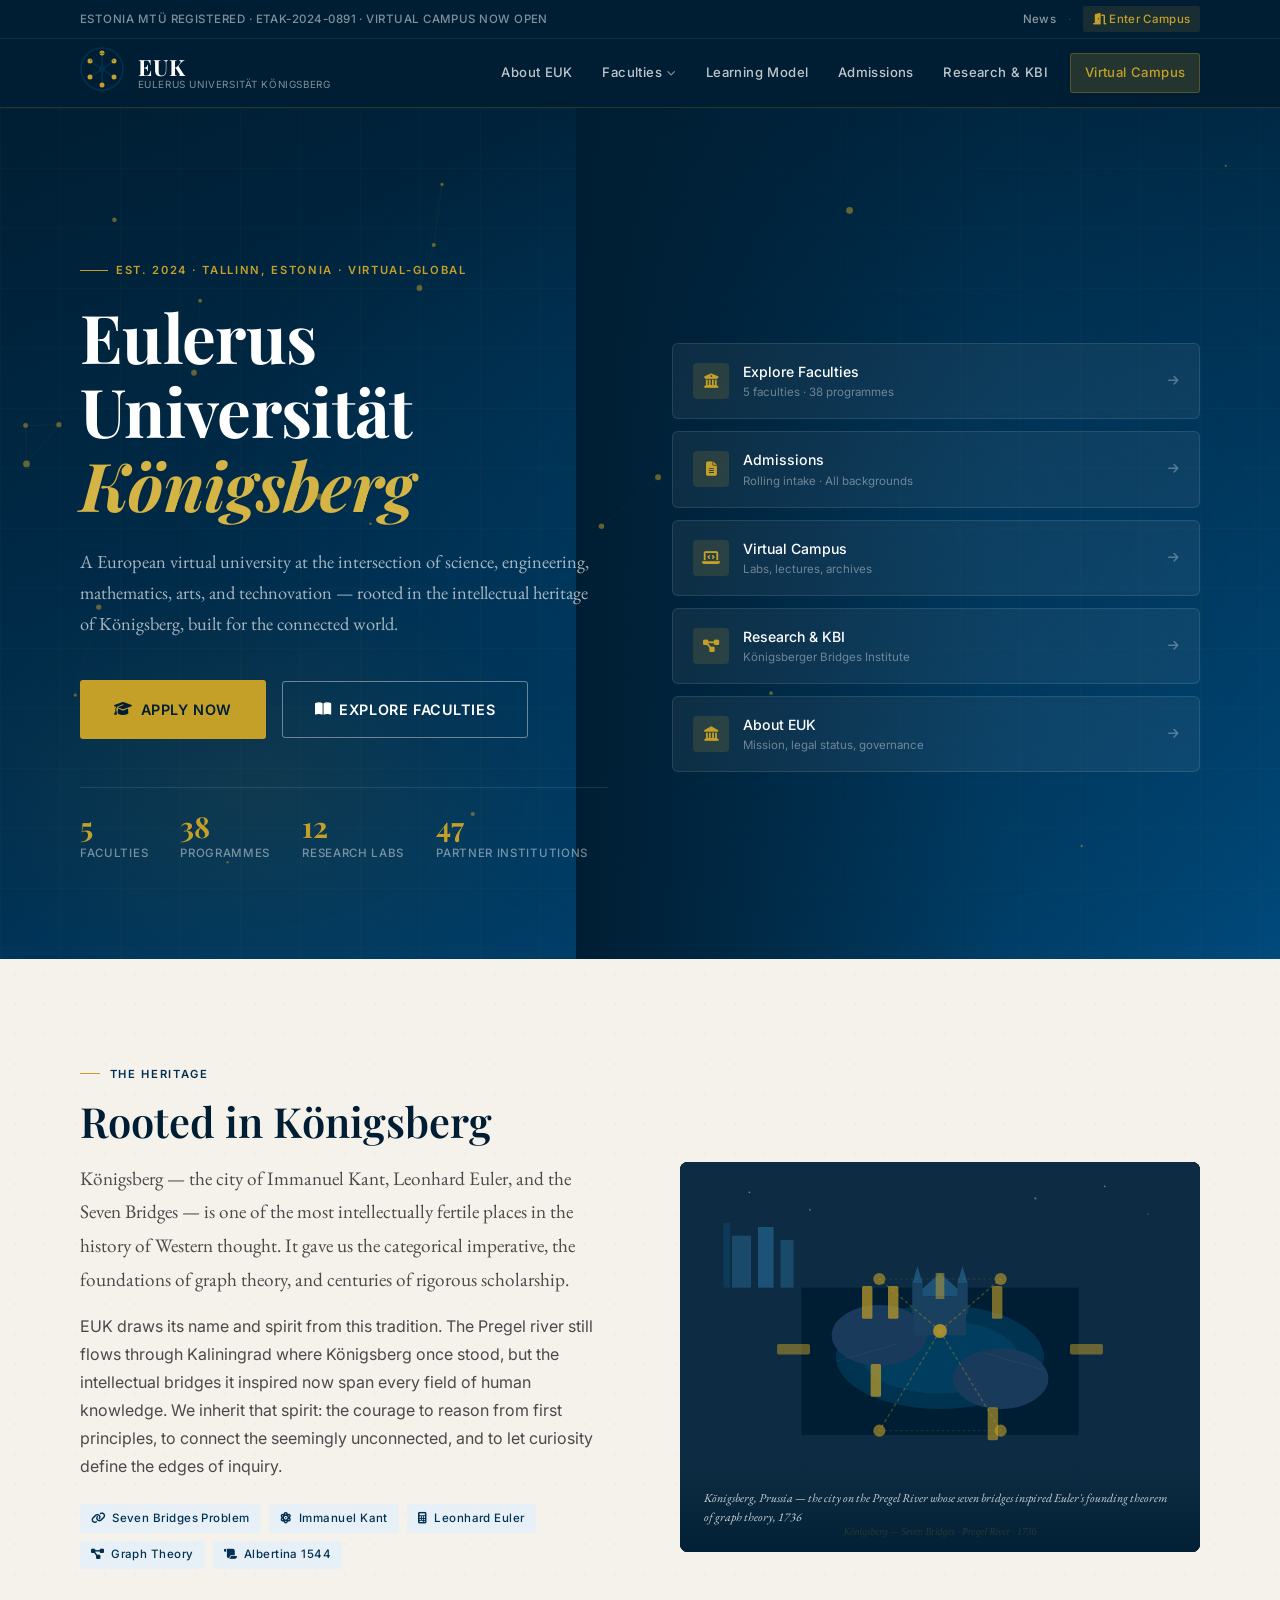
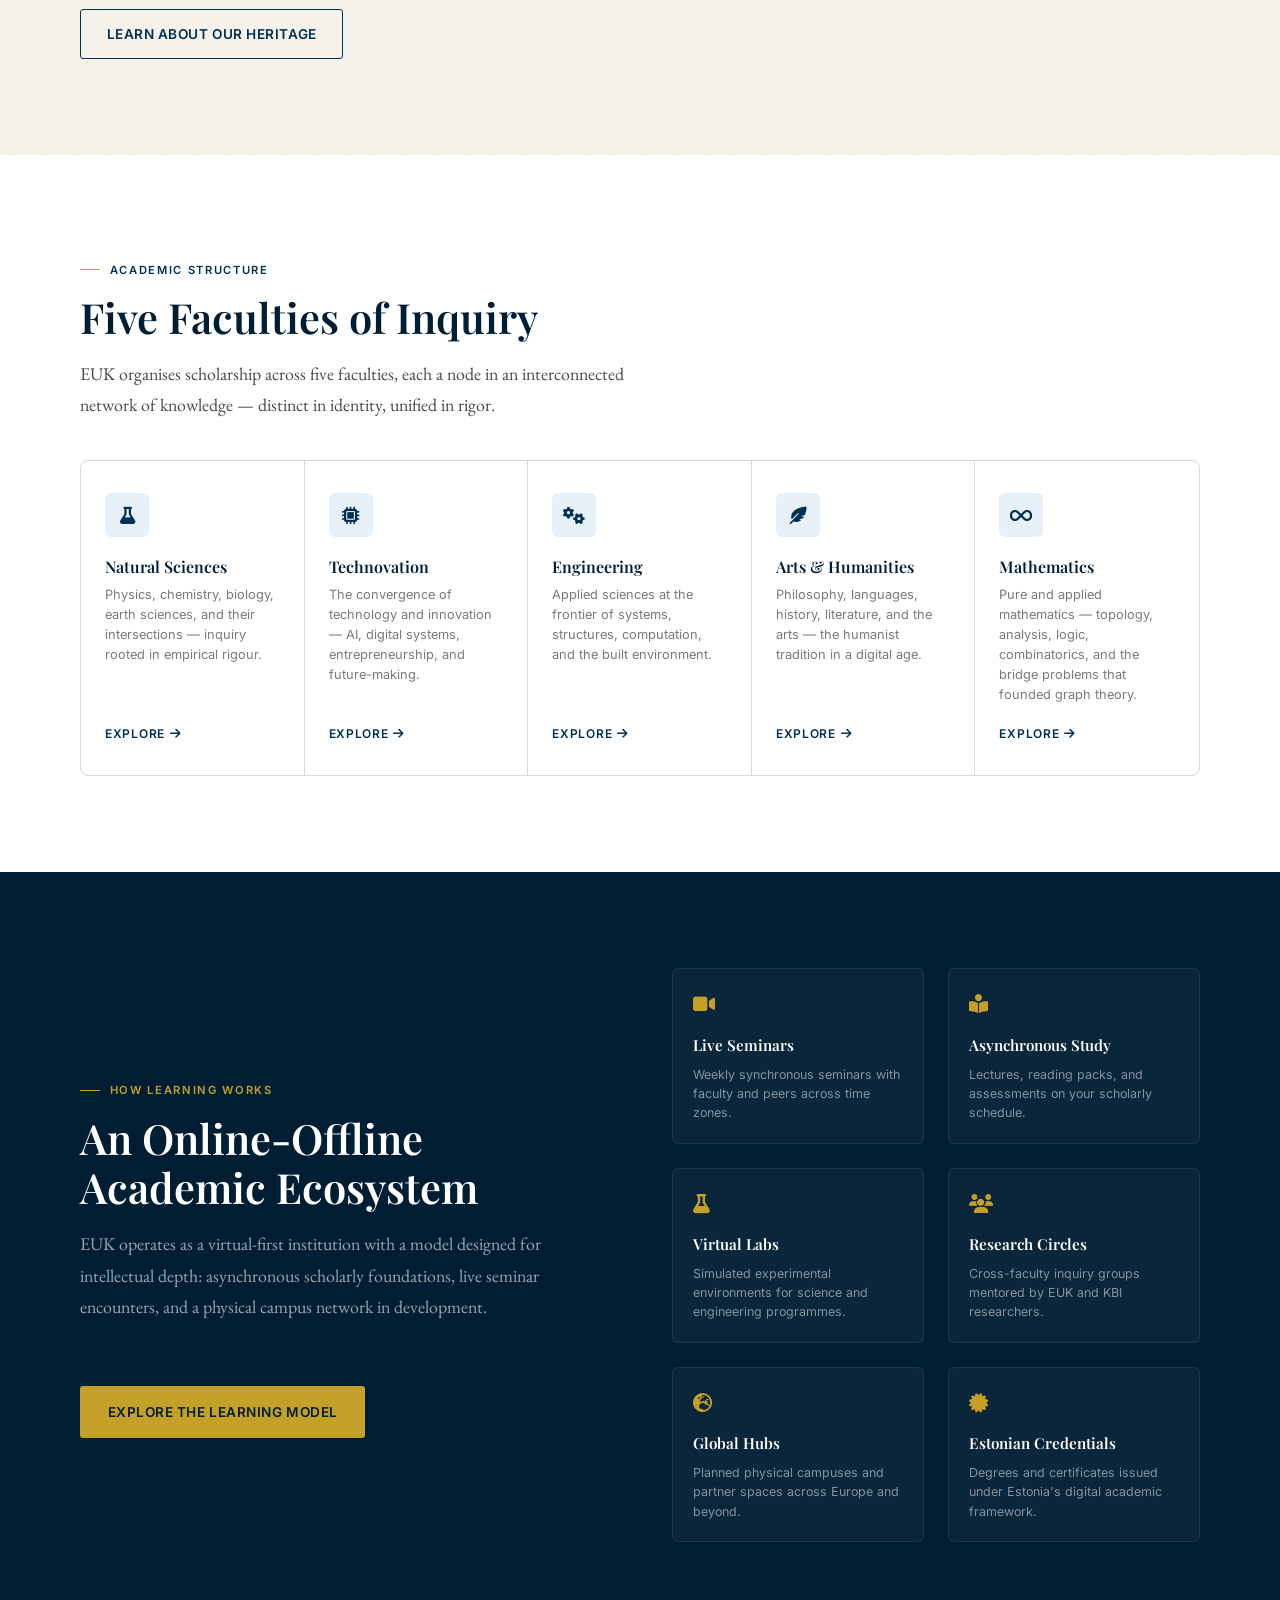
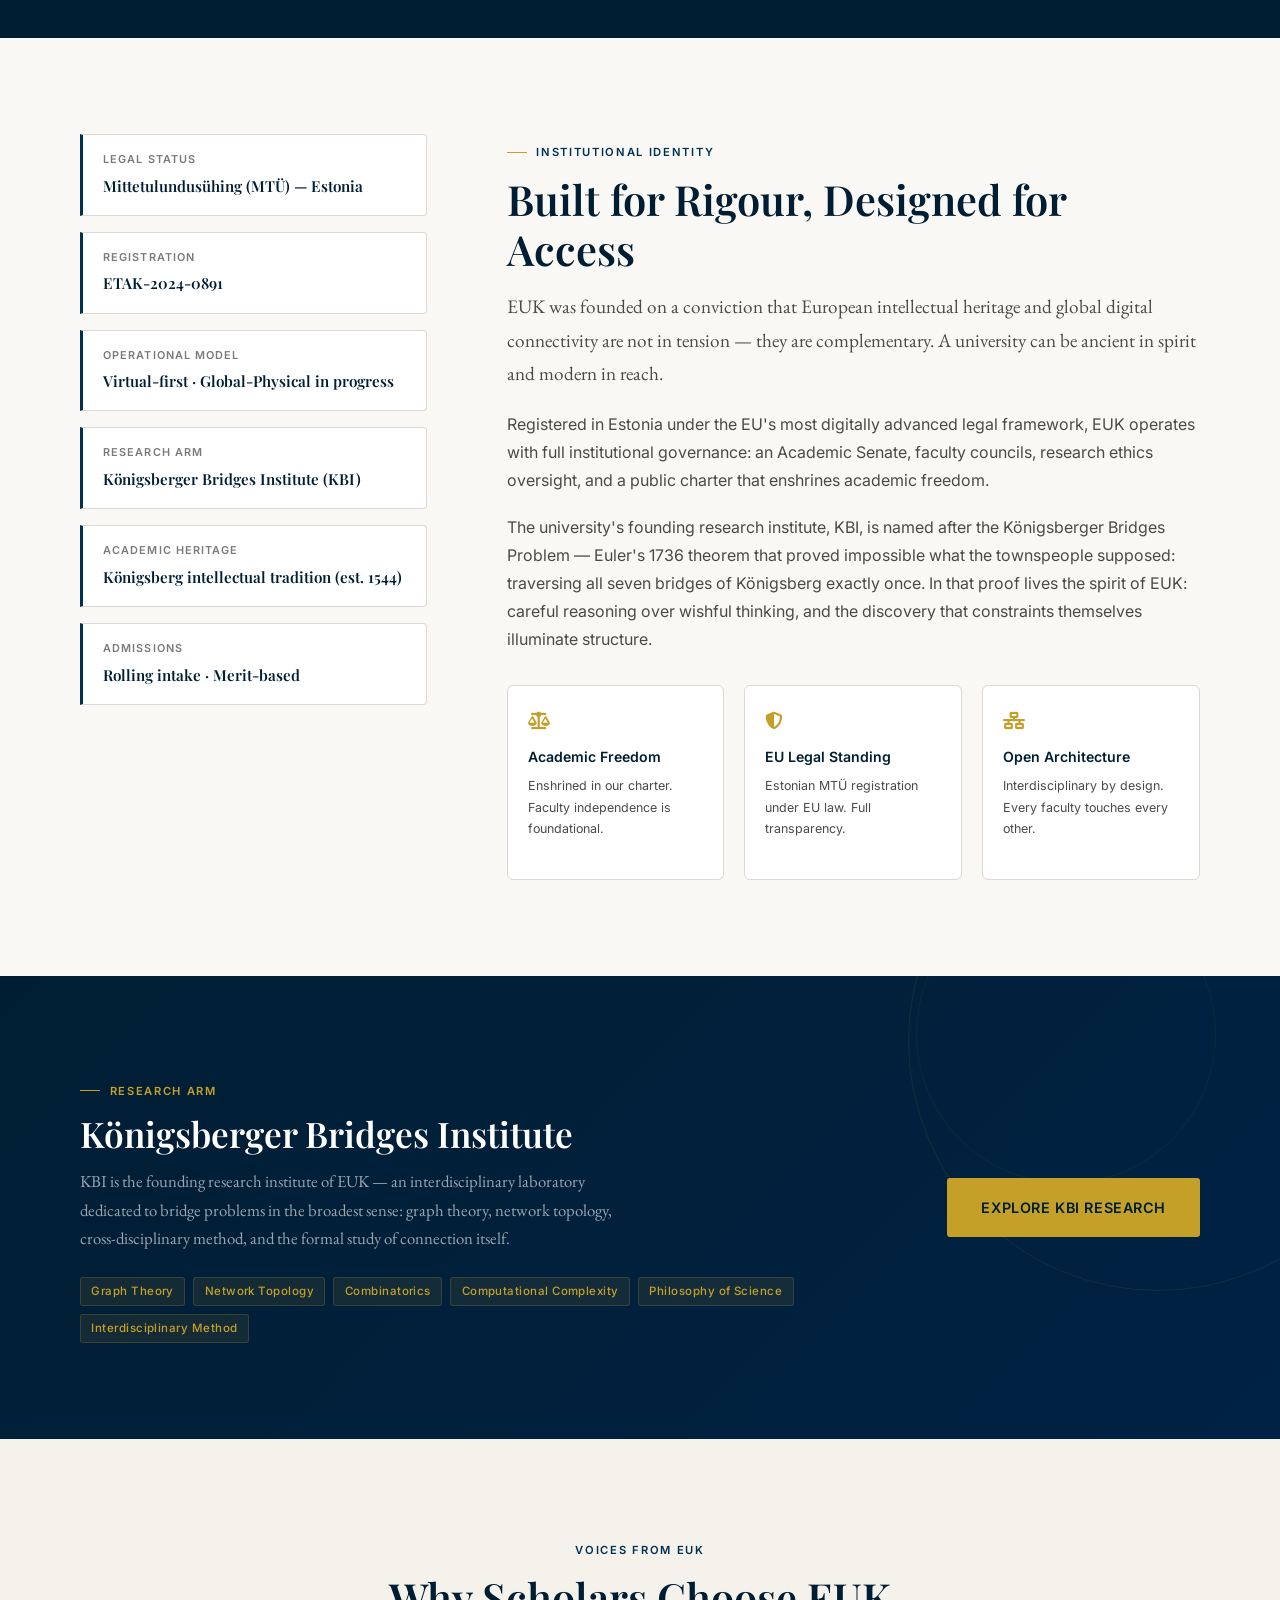
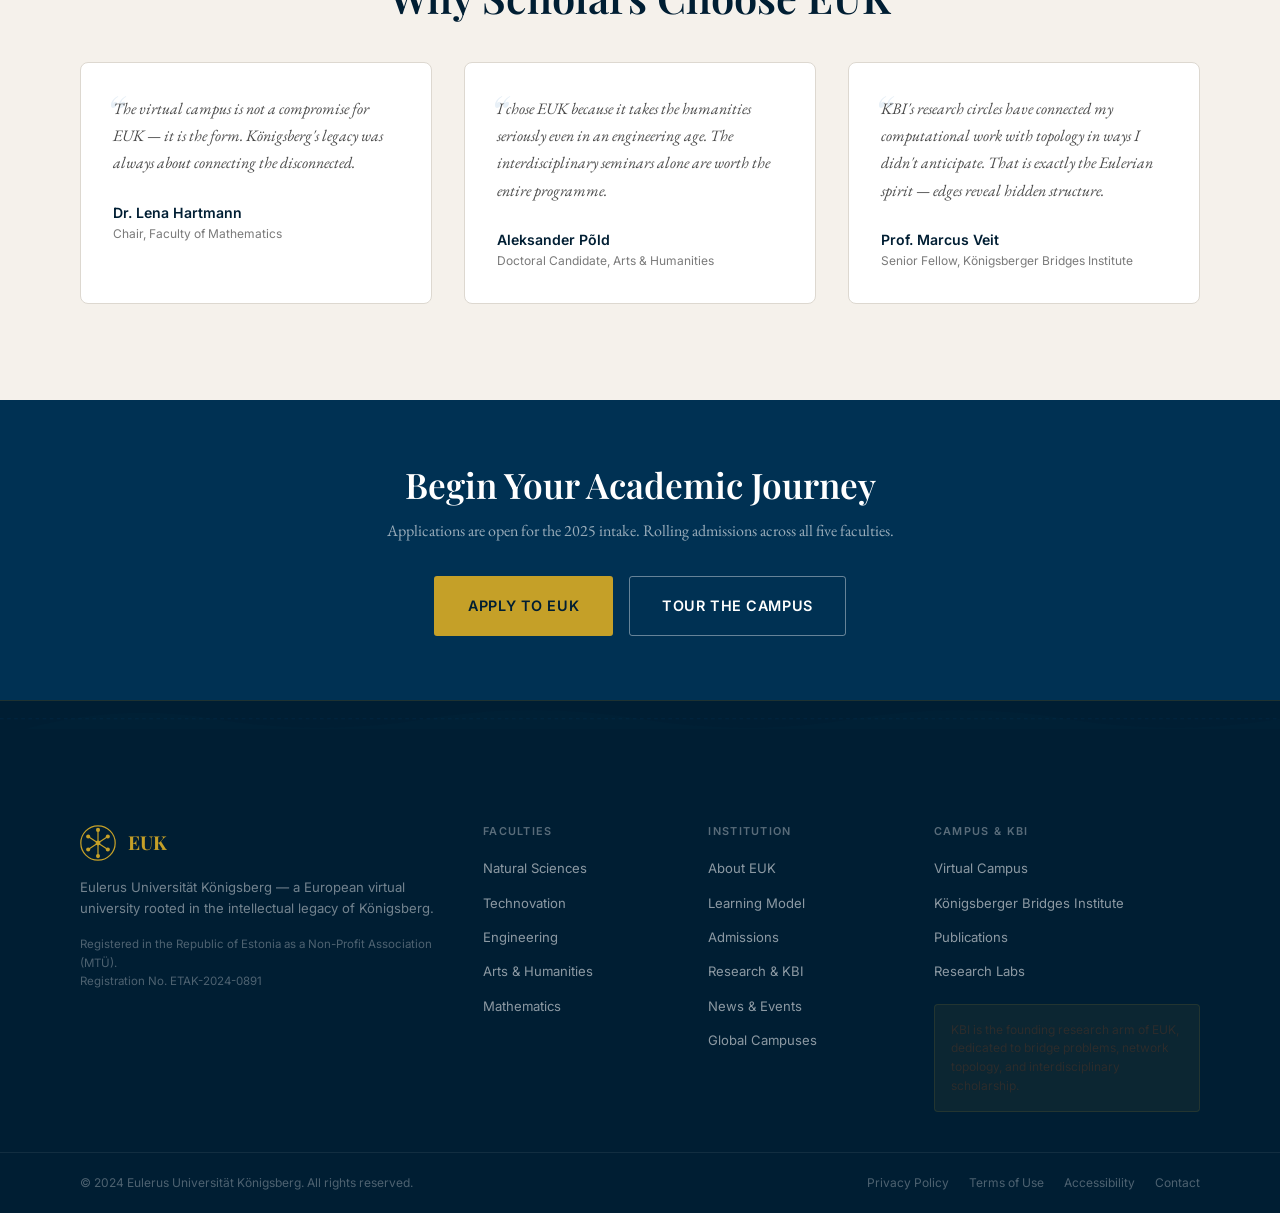
==== index.html @ 1c2acd9a "Add files via upload" ====
<!DOCTYPE html><html lang="en"><head><meta charset="UTF-8"/><meta name="viewport" content="width=device-width, initial-scale=1.0"/><title>Eulerus Universität Königsberg</title><meta name="description" content="A European virtual university rooted in the intellectual heritage of Königsberg — where science, mathematics, engineering, arts, and technovation converge."/><link rel="preconnect" href="https://fonts.googleapis.com"/><link rel="preconnect" href="https://fonts.gstatic.com" crossorigin=""/><link href="https://fonts.googleapis.com/css2?family=Playfair+Display:ital,wght@0,400;0,500;0,600;0,700;1,400;1,500&amp;family=Inter:wght@300;400;500;600&amp;family=EB+Garamond:ital,wght@0,400;0,500;1,400&amp;display=swap" rel="stylesheet"/><link rel="stylesheet" href="https://cdn.jsdelivr.net/npm/@fortawesome/fontawesome-free@6.4.0/css/all.min.css"/><link href="static/style.css" rel="stylesheet"/></head><body><div id="page-wrapper"><header class="site-header" id="site-header"><div class="header-top"><div class="container"><span class="header-notice">Estonia MTÜ Registered · ETAK-2024-0891 · Virtual Campus Now Open</span><div class="header-top-right"><a href="news/" class="header-top-link">News</a><span class="sep">·</span><a href="virtual-campus/" class="header-top-link header-top-link--accent"><i class="fas fa-door-open"></i> Enter Campus</a></div></div></div><div class="header-main"><div class="container header-inner"><a href="index.html" class="site-logo" aria-label="Eulerus Universität Königsberg home"><div class="logo-mark" aria-hidden="true"><svg width="44" height="44" viewBox="0 0 44 44" fill="none" xmlns="http://www.w3.org/2000/svg"><circle cx="22" cy="22" r="21" stroke="#003153" stroke-width="1.5"></circle><circle cx="22" cy="22" r="3" fill="#003153"></circle><path d="M22 22 L10 14" stroke="#003153" stroke-width="1.5" stroke-linecap="round"></path><path d="M22 22 L34 14" stroke="#003153" stroke-width="1.5" stroke-linecap="round"></path><path d="M22 22 L34 30" stroke="#003153" stroke-width="1.5" stroke-linecap="round"></path><path d="M22 22 L10 30" stroke="#003153" stroke-width="1.5" stroke-linecap="round"></path><path d="M22 22 L22 6" stroke="#003153" stroke-width="1.5" stroke-linecap="round"></path><path d="M22 22 L22 38" stroke="#003153" stroke-width="1.5" stroke-linecap="round"></path><circle cx="10" cy="14" r="2.5" fill="#C5A028"></circle><circle cx="34" cy="14" r="2.5" fill="#C5A028"></circle><circle cx="34" cy="30" r="2.5" fill="#C5A028"></circle><circle cx="10" cy="30" r="2.5" fill="#C5A028"></circle><circle cx="22" cy="6" r="2.5" fill="#C5A028"></circle><circle cx="22" cy="38" r="2.5" fill="#C5A028"></circle><path d="M10 14 Q16 8 22 6" stroke="#003153" stroke-width="0.75" stroke-dasharray="2 2"></path><path d="M34 14 Q28 8 22 6" stroke="#003153" stroke-width="0.75" stroke-dasharray="2 2"></path></svg></div><div class="logo-text"><span class="logo-abbr">EUK</span><span class="logo-full">Eulerus Universität Königsberg</span></div></a><nav class="main-nav" id="main-nav" aria-label="Main navigation"><ul class="nav-list"><li class="nav-item"><a href="about/" class="nav-link">About EUK</a></li><li class="nav-item has-dropdown"><a href="faculties/" class="nav-link">Faculties <i class="fas fa-chevron-down nav-arrow"></i></a><div class="dropdown"><a href="faculties/#science" class="dropdown-item"><span class="dropdown-dot sci"></span>Natural Sciences</a><a href="faculties/#technovation" class="dropdown-item"><span class="dropdown-dot tech"></span>Technovation</a><a href="faculties/#engineering" class="dropdown-item"><span class="dropdown-dot eng"></span>Engineering</a><a href="faculties/#arts" class="dropdown-item"><span class="dropdown-dot arts"></span>Arts &amp; Humanities</a><a href="faculties/#mathematics" class="dropdown-item"><span class="dropdown-dot math"></span>Mathematics</a></div></li><li class="nav-item"><a href="learning/" class="nav-link">Learning Model</a></li><li class="nav-item"><a href="admissions/" class="nav-link">Admissions</a></li><li class="nav-item"><a href="research/" class="nav-link">Research &amp; KBI</a></li><li class="nav-item"><a href="virtual-campus/" class="nav-link nav-link--campus">Virtual Campus</a></li></ul></nav><button class="nav-toggle" id="nav-toggle" aria-label="Open menu" aria-expanded="false"><span></span><span></span><span></span></button></div></div></header><section class="hero"><div class="hero-bg"></div><div class="hero-grid"></div><div class="hero-konigsberg"><div class="hero-konigsberg-overlay"></div></div><canvas id="hero-network-canvas" class="hero-network" aria-hidden="true" style="position:absolute;inset:0;width:100%;height:100%;z-index:1;"></canvas><div class="hero-body"><div class="container"><div class="hero-content-wrap"><div class="hero-left"><div class="hero-eyebrow">Est. 2024 · Tallinn, Estonia · Virtual-Global</div><h1 class="hero-title">Eulerus Universität<br/><em>Königsberg</em></h1><p class="hero-subtitle">A European virtual university at the intersection of science, engineering, mathematics, arts, and technovation — rooted in the intellectual heritage of Königsberg, built for the connected world.</p><div class="hero-actions"><a href="admissions/" class="btn btn-gold btn-lg"><i class="fas fa-graduation-cap"></i> Apply Now</a><a href="faculties/" class="btn btn-outline btn-lg"><i class="fas fa-book-open"></i> Explore Faculties</a></div><div class="hero-stats"><div class="hero-stat"><span class="hero-stat-num" data-counter="5">5</span><span class="hero-stat-label">Faculties</span></div><div class="hero-stat"><span class="hero-stat-num" data-counter="38">38</span><span class="hero-stat-label">Programmes</span></div><div class="hero-stat"><span class="hero-stat-num" data-counter="12">12</span><span class="hero-stat-label">Research Labs</span></div><div class="hero-stat"><span class="hero-stat-num" data-counter="47">47</span><span class="hero-stat-label">Partner Institutions</span></div></div></div><div class="hero-paths"><a href="faculties/" class="hero-path-card"><div class="hero-path-left"><div class="hero-path-icon"><i class="fas fa-university"></i></div><div><span class="hero-path-label">Explore Faculties</span><span class="hero-path-sub">5 faculties · 38 programmes</span></div></div><i class="fas fa-arrow-right hero-path-arrow"></i></a><a href="admissions/" class="hero-path-card"><div class="hero-path-left"><div class="hero-path-icon"><i class="fas fa-file-alt"></i></div><div><span class="hero-path-label">Admissions</span><span class="hero-path-sub">Rolling intake · All backgrounds</span></div></div><i class="fas fa-arrow-right hero-path-arrow"></i></a><a href="virtual-campus/" class="hero-path-card"><div class="hero-path-left"><div class="hero-path-icon"><i class="fas fa-laptop-code"></i></div><div><span class="hero-path-label">Virtual Campus</span><span class="hero-path-sub">Labs, lectures, archives</span></div></div><i class="fas fa-arrow-right hero-path-arrow"></i></a><a href="research/" class="hero-path-card"><div class="hero-path-left"><div class="hero-path-icon"><i class="fas fa-project-diagram"></i></div><div><span class="hero-path-label">Research &amp; KBI</span><span class="hero-path-sub">Königsberger Bridges Institute</span></div></div><i class="fas fa-arrow-right hero-path-arrow"></i></a><a href="about/" class="hero-path-card"><div class="hero-path-left"><div class="hero-path-icon"><i class="fas fa-landmark"></i></div><div><span class="hero-path-label">About EUK</span><span class="hero-path-sub">Mission, legal status, governance</span></div></div><i class="fas fa-arrow-right hero-path-arrow"></i></a></div></div></div></div></section><section class="konigsberg-section section"><div class="konigsberg-bg-pattern" aria-hidden="true"></div><div class="container"><div class="konigsberg-grid"><div class="fade-up"><div class="section-eyebrow">The Heritage</div><h2 class="section-title">Rooted in Königsberg</h2><p class="lead">Königsberg — the city of Immanuel Kant, Leonhard Euler, and the Seven Bridges — is one of the most intellectually fertile places in the history of Western thought. It gave us the categorical imperative, the foundations of graph theory, and centuries of rigorous scholarship.</p><p style="color:var(--text-mid);line-height:1.75;">EUK draws its name and spirit from this tradition. The Pregel river still flows through Kaliningrad where Königsberg once stood, but the intellectual bridges it inspired now span every field of human knowledge. We inherit that spirit: the courage to reason from first principles, to connect the seemingly unconnected, and to let curiosity define the edges of inquiry.</p><div class="konigsberg-bridges mt-md"><span class="bridge-tag"><i class="fas fa-link"></i> Seven Bridges Problem</span><span class="bridge-tag"><i class="fas fa-atom"></i> Immanuel Kant</span><span class="bridge-tag"><i class="fas fa-calculator"></i> Leonhard Euler</span><span class="bridge-tag"><i class="fas fa-project-diagram"></i> Graph Theory</span><span class="bridge-tag"><i class="fas fa-scroll"></i> Albertina 1544</span></div><a href="about/" class="btn btn-outline-dark mt-lg" style="width:auto;display:inline-flex;">Learn About Our Heritage</a></div><div class="konigsberg-visual fade-up fade-up-delay-2"><svg viewBox="0 0 600 450" xmlns="http://www.w3.org/2000/svg" style="width:100%;height:100%;position:absolute;inset:0;"><rect width="600" height="450" fill="#001e33"></rect><ellipse cx="300" cy="225" rx="120" ry="60" fill="#003d5c" opacity="0.7"></ellipse><ellipse cx="300" cy="225" rx="90" ry="42" fill="#004870" opacity="0.5"></ellipse><ellipse cx="230" cy="200" rx="55" ry="35" fill="#1a3a5c"></ellipse><ellipse cx="370" cy="250" rx="55" ry="35" fill="#1a3a5c"></ellipse><rect x="0" y="0" width="600" height="145" fill="#0d2b42" rx="0"></rect><rect x="0" y="315" width="600" height="135" fill="#0d2b42" rx="0"></rect><rect x="0" y="0" width="140" height="450" fill="#0d2b42" rx="0"></rect><rect x="460" y="0" width="140" height="450" fill="#0d2b42" rx="0"></rect><rect x="60" y="85" width="22" height="60" fill="#1a4a6a"></rect><rect x="90" y="75" width="18" height="70" fill="#1d5278"></rect><rect x="116" y="90" width="15" height="55" fill="#1a4a6a"></rect><rect x="50" y="70" width="8" height="75" fill="#0d3a58"></rect><rect x="270" y="155" width="60" height="45" fill="#1a4060" rx="2"></rect><polygon points="270,155 300,128 330,155" fill="#1d5278"></polygon><rect x="295" y="128" width="10" height="30" fill="#c5a028" opacity="0.5"></rect><rect x="268" y="140" width="12" height="35" fill="#1a4060"></rect><polygon points="268,140 274,120 280,140" fill="#1d5278"></polygon><rect x="320" y="140" width="12" height="35" fill="#1a4060"></rect><polygon points="320,140 326,120 332,140" fill="#1d5278"></polygon><rect x="210" y="143" width="12" height="38" fill="#c5a028" opacity="0.7" rx="2"></rect><rect x="240" y="143" width="12" height="38" fill="#c5a028" opacity="0.7" rx="2"></rect><rect x="220" y="233" width="12" height="38" fill="#c5a028" opacity="0.7" rx="2"></rect><rect x="355" y="283" width="12" height="38" fill="#c5a028" opacity="0.6" rx="2"></rect><rect x="360" y="143" width="12" height="38" fill="#c5a028" opacity="0.6" rx="2"></rect><rect x="450" y="210" width="38" height="12" fill="#c5a028" opacity="0.5" rx="2"></rect><rect x="112" y="210" width="38" height="12" fill="#c5a028" opacity="0.5" rx="2"></rect><line x1="180" y1="230" x2="250" y2="210" stroke="rgba(197,160,40,0.1)" stroke-width="1"></line><line x1="350" y1="220" x2="420" y2="240" stroke="rgba(197,160,40,0.1)" stroke-width="1"></line><circle cx="300" cy="195" r="8" fill="#c5a028" opacity="0.8"></circle><circle cx="230" cy="135" r="7" fill="#c5a028" opacity="0.6"></circle><circle cx="370" cy="135" r="7" fill="#c5a028" opacity="0.6"></circle><circle cx="230" cy="310" r="7" fill="#c5a028" opacity="0.6"></circle><circle cx="370" cy="310" r="7" fill="#c5a028" opacity="0.6"></circle><line x1="300" y1="195" x2="230" y2="135" stroke="rgba(197,160,40,0.35)" stroke-width="1.5" stroke-dasharray="4 3"></line><line x1="300" y1="195" x2="370" y2="135" stroke="rgba(197,160,40,0.35)" stroke-width="1.5" stroke-dasharray="4 3"></line><line x1="300" y1="195" x2="230" y2="310" stroke="rgba(197,160,40,0.35)" stroke-width="1.5" stroke-dasharray="4 3"></line><line x1="300" y1="195" x2="370" y2="310" stroke="rgba(197,160,40,0.35)" stroke-width="1.5" stroke-dasharray="4 3"></line><line x1="230" y1="135" x2="370" y2="135" stroke="rgba(197,160,40,0.2)" stroke-width="1" stroke-dasharray="3 3"></line><line x1="230" y1="310" x2="370" y2="310" stroke="rgba(197,160,40,0.2)" stroke-width="1" stroke-dasharray="3 3"></line><circle cx="80" cy="35" r="1" fill="white" opacity="0.4"></circle><circle cx="150" cy="55" r="1.2" fill="white" opacity="0.3"></circle><circle cx="490" cy="28" r="1" fill="white" opacity="0.4"></circle><circle cx="540" cy="60" r="0.8" fill="white" opacity="0.3"></circle><circle cx="410" cy="42" r="1.2" fill="white" opacity="0.35"></circle><text x="300" y="430" text-anchor="middle" font-family="Georgia, serif" font-size="11" fill="rgba(197,160,40,0.5)" font-style="italic">Königsberg — Seven Bridges · Pregel River · 1736</text></svg><div class="konigsberg-visual-caption">Königsberg, Prussia — the city on the Pregel River whose seven bridges inspired Euler&#39;s founding theorem of graph theory, 1736</div></div></div></div></section><section class="faculties-section section"><div class="container"><div class="section-header fade-up"><div class="section-eyebrow">Academic Structure</div><h2 class="section-title">Five Faculties of Inquiry</h2><p class="section-lead">EUK organises scholarship across five faculties, each a node in an interconnected network of knowledge — distinct in identity, unified in rigor.</p></div><div class="faculties-grid fade-up"><a href="faculties/#science" class="faculty-card"><div class="faculty-card-icon"><i class="fas fa-flask"></i></div><div class="faculty-card-name">Natural Sciences</div><p class="faculty-card-desc">Physics, chemistry, biology, earth sciences, and their intersections — inquiry rooted in empirical rigour.</p><span class="faculty-card-link">Explore <i class="fas fa-arrow-right"></i></span></a><a href="faculties/#technovation" class="faculty-card"><div class="faculty-card-icon"><i class="fas fa-microchip"></i></div><div class="faculty-card-name">Technovation</div><p class="faculty-card-desc">The convergence of technology and innovation — AI, digital systems, entrepreneurship, and future-making.</p><span class="faculty-card-link">Explore <i class="fas fa-arrow-right"></i></span></a><a href="faculties/#engineering" class="faculty-card"><div class="faculty-card-icon"><i class="fas fa-cogs"></i></div><div class="faculty-card-name">Engineering</div><p class="faculty-card-desc">Applied sciences at the frontier of systems, structures, computation, and the built environment.</p><span class="faculty-card-link">Explore <i class="fas fa-arrow-right"></i></span></a><a href="faculties/#arts" class="faculty-card"><div class="faculty-card-icon"><i class="fas fa-feather-alt"></i></div><div class="faculty-card-name">Arts &amp; Humanities</div><p class="faculty-card-desc">Philosophy, languages, history, literature, and the arts — the humanist tradition in a digital age.</p><span class="faculty-card-link">Explore <i class="fas fa-arrow-right"></i></span></a><a href="faculties/#mathematics" class="faculty-card"><div class="faculty-card-icon"><i class="fas fa-infinity"></i></div><div class="faculty-card-name">Mathematics</div><p class="faculty-card-desc">Pure and applied mathematics — topology, analysis, logic, combinatorics, and the bridge problems that founded graph theory.</p><span class="faculty-card-link">Explore <i class="fas fa-arrow-right"></i></span></a></div></div></section><section class="learning-section section"><div class="container"><div class="learning-grid"><div class="learning-text fade-up"><div class="section-eyebrow">How Learning Works</div><h2 class="section-title" style="color:white;">An Online-Offline Academic Ecosystem</h2><p class="section-lead">EUK operates as a virtual-first institution with a model designed for intellectual depth: asynchronous scholarly foundations, live seminar encounters, and a physical campus network in development.</p><a href="learning/" class="btn btn-gold mt-md">Explore the Learning Model</a></div><div class="learning-features fade-up fade-up-delay-2"><div class="learning-feature"><div class="lf-icon"><i class="fas fa-video"></i></div><div class="lf-title">Live Seminars</div><p class="lf-desc">Weekly synchronous seminars with faculty and peers across time zones.</p></div><div class="learning-feature"><div class="lf-icon"><i class="fas fa-book-reader"></i></div><div class="lf-title">Asynchronous Study</div><p class="lf-desc">Lectures, reading packs, and assessments on your scholarly schedule.</p></div><div class="learning-feature"><div class="lf-icon"><i class="fas fa-flask"></i></div><div class="lf-title">Virtual Labs</div><p class="lf-desc">Simulated experimental environments for science and engineering programmes.</p></div><div class="learning-feature"><div class="lf-icon"><i class="fas fa-users"></i></div><div class="lf-title">Research Circles</div><p class="lf-desc">Cross-faculty inquiry groups mentored by EUK and KBI researchers.</p></div><div class="learning-feature"><div class="lf-icon"><i class="fas fa-globe-europe"></i></div><div class="lf-title">Global Hubs</div><p class="lf-desc">Planned physical campuses and partner spaces across Europe and beyond.</p></div><div class="learning-feature"><div class="lf-icon"><i class="fas fa-certificate"></i></div><div class="lf-title">Estonian Credentials</div><p class="lf-desc">Degrees and certificates issued under Estonia&#39;s digital academic framework.</p></div></div></div></div></section><section class="credibility-section section"><div class="container"><div class="cred-grid"><div class="cred-facts fade-up"><div class="cred-fact"><div class="cred-fact-label">Legal Status</div><p class="cred-fact-value">Mittetulundusühing (MTÜ) — Estonia</p></div><div class="cred-fact"><div class="cred-fact-label">Registration</div><p class="cred-fact-value">ETAK-2024-0891</p></div><div class="cred-fact"><div class="cred-fact-label">Operational Model</div><p class="cred-fact-value">Virtual-first · Global-Physical in progress</p></div><div class="cred-fact"><div class="cred-fact-label">Research Arm</div><p class="cred-fact-value">Königsberger Bridges Institute (KBI)</p></div><div class="cred-fact"><div class="cred-fact-label">Academic Heritage</div><p class="cred-fact-value">Königsberg intellectual tradition (est. 1544)</p></div><div class="cred-fact"><div class="cred-fact-label">Admissions</div><p class="cred-fact-value">Rolling intake · Merit-based</p></div></div><div class="cred-content fade-up fade-up-delay-1"><div class="section-eyebrow">Institutional Identity</div><h2 class="section-title">Built for Rigour, Designed for Access</h2><p class="lead">EUK was founded on a conviction that European intellectual heritage and global digital connectivity are not in tension — they are complementary. A university can be ancient in spirit and modern in reach.</p><p>Registered in Estonia under the EU&#39;s most digitally advanced legal framework, EUK operates with full institutional governance: an Academic Senate, faculty councils, research ethics oversight, and a public charter that enshrines academic freedom.</p><p>The university&#39;s founding research institute, KBI, is named after the Königsberger Bridges Problem — Euler&#39;s 1736 theorem that proved impossible what the townspeople supposed: traversing all seven bridges of Königsberg exactly once. In that proof lives the spirit of EUK: careful reasoning over wishful thinking, and the discovery that constraints themselves illuminate structure.</p><div class="cred-pillars"><div class="cred-pillar"><div class="cred-pillar-icon"><i class="fas fa-balance-scale"></i></div><div class="cred-pillar-title">Academic Freedom</div><p class="cred-pillar-text">Enshrined in our charter. Faculty independence is foundational.</p></div><div class="cred-pillar"><div class="cred-pillar-icon"><i class="fas fa-shield-alt"></i></div><div class="cred-pillar-title">EU Legal Standing</div><p class="cred-pillar-text">Estonian MTÜ registration under EU law. Full transparency.</p></div><div class="cred-pillar"><div class="cred-pillar-icon"><i class="fas fa-network-wired"></i></div><div class="cred-pillar-title">Open Architecture</div><p class="cred-pillar-text">Interdisciplinary by design. Every faculty touches every other.</p></div></div></div></div></div></section><section class="kbi-section section"><div class="container"><div class="kbi-inner"><div class="fade-up"><div class="section-eyebrow" style="color:var(--gold);">Research Arm</div><h2 class="kbi-title">Königsberger Bridges Institute</h2><p class="kbi-lead">KBI is the founding research institute of EUK — an interdisciplinary laboratory dedicated to bridge problems in the broadest sense: graph theory, network topology, cross-disciplinary method, and the formal study of connection itself.</p><div class="kbi-tags"><span class="kbi-tag">Graph Theory</span><span class="kbi-tag">Network Topology</span><span class="kbi-tag">Combinatorics</span><span class="kbi-tag">Computational Complexity</span><span class="kbi-tag">Philosophy of Science</span><span class="kbi-tag">Interdisciplinary Method</span></div></div><div class="fade-up fade-up-delay-2"><a href="research/" class="btn btn-gold btn-lg" style="white-space:nowrap;">Explore KBI Research</a></div></div></div></section><section class="voices-section section"><div class="container"><div class="section-header section-header--center fade-up"><div class="section-eyebrow">Voices from EUK</div><h2 class="section-title">Why Scholars Choose EUK</h2></div><div class="voices-grid"><div class="voice-card fade-up"><p class="voice-quote"><span>The virtual campus is not a compromise for EUK — it is the form. Königsberg&#39;s legacy was always about connecting the disconnected.</span></p><div class="voice-name">Dr. Lena Hartmann</div><div class="voice-role">Chair, Faculty of Mathematics</div></div><div class="voice-card fade-up fade-up-delay-1"><p class="voice-quote"><span>I chose EUK because it takes the humanities seriously even in an engineering age. The interdisciplinary seminars alone are worth the entire programme.</span></p><div class="voice-name">Aleksander Põld</div><div class="voice-role">Doctoral Candidate, Arts &amp; Humanities</div></div><div class="voice-card fade-up fade-up-delay-2"><p class="voice-quote"><span>KBI&#39;s research circles have connected my computational work with topology in ways I didn&#39;t anticipate. That is exactly the Eulerian spirit — edges reveal hidden structure.</span></p><div class="voice-name">Prof. Marcus Veit</div><div class="voice-role">Senior Fellow, Königsberger Bridges Institute</div></div></div></div></section><section class="cta-banner"><div class="container"><div class="fade-up"><h2 class="cta-banner-title">Begin Your Academic Journey</h2><p class="cta-banner-sub">Applications are open for the 2025 intake. Rolling admissions across all five faculties.</p><div class="cta-banner-actions"><a href="admissions/" class="btn btn-gold btn-lg">Apply to EUK</a><a href="virtual-campus/" class="btn btn-outline btn-lg">Tour the Campus</a></div></div></div></section><footer class="site-footer"><div class="footer-bridge-line" aria-hidden="true"><svg viewBox="0 0 1440 40" fill="none" xmlns="http://www.w3.org/2000/svg" preserveAspectRatio="none"><path d="M0 40 Q120 0 240 20 Q360 40 480 20 Q600 0 720 20 Q840 40 960 20 Q1080 0 1200 20 Q1320 40 1440 20 L1440 40 Z" fill="#003153" opacity="0.08"></path><line x1="0" y1="20" x2="1440" y2="20" stroke="#003153" stroke-width="0.5" stroke-dasharray="4 4"></line></svg></div><div class="footer-body"><div class="container footer-grid"><div class="footer-col footer-brand"><div class="footer-logo"><svg width="36" height="36" viewBox="0 0 44 44" fill="none" xmlns="http://www.w3.org/2000/svg"><circle cx="22" cy="22" r="21" stroke="#C5A028" stroke-width="1.5"></circle><circle cx="22" cy="22" r="3" fill="#C5A028"></circle><path d="M22 22 L10 14" stroke="#C5A028" stroke-width="1.5" stroke-linecap="round"></path><path d="M22 22 L34 14" stroke="#C5A028" stroke-width="1.5" stroke-linecap="round"></path><path d="M22 22 L34 30" stroke="#C5A028" stroke-width="1.5" stroke-linecap="round"></path><path d="M22 22 L10 30" stroke="#C5A028" stroke-width="1.5" stroke-linecap="round"></path><path d="M22 22 L22 6" stroke="#C5A028" stroke-width="1.5" stroke-linecap="round"></path><path d="M22 22 L22 38" stroke="#C5A028" stroke-width="1.5" stroke-linecap="round"></path><circle cx="10" cy="14" r="2.5" fill="#C5A028"></circle><circle cx="34" cy="14" r="2.5" fill="#C5A028"></circle><circle cx="34" cy="30" r="2.5" fill="#C5A028"></circle><circle cx="10" cy="30" r="2.5" fill="#C5A028"></circle><circle cx="22" cy="6" r="2.5" fill="#C5A028"></circle><circle cx="22" cy="38" r="2.5" fill="#C5A028"></circle></svg><span>EUK</span></div><p class="footer-tagline">Eulerus Universität Königsberg — a European virtual university rooted in the intellectual legacy of Königsberg.</p><p class="footer-legal">Registered in the Republic of Estonia as a Non-Profit Association (MTÜ).<br/>Registration No. ETAK-2024-0891</p></div><div class="footer-col"><h4 class="footer-heading">Faculties</h4><ul class="footer-links"><li><a href="faculties/#science">Natural Sciences</a></li><li><a href="faculties/#technovation">Technovation</a></li><li><a href="faculties/#engineering">Engineering</a></li><li><a href="faculties/#arts">Arts &amp; Humanities</a></li><li><a href="faculties/#mathematics">Mathematics</a></li></ul></div><div class="footer-col"><h4 class="footer-heading">Institution</h4><ul class="footer-links"><li><a href="about/">About EUK</a></li><li><a href="learning/">Learning Model</a></li><li><a href="admissions/">Admissions</a></li><li><a href="research/">Research &amp; KBI</a></li><li><a href="news/">News &amp; Events</a></li><li><a href="global-campuses/">Global Campuses</a></li></ul></div><div class="footer-col"><h4 class="footer-heading">Campus &amp; KBI</h4><ul class="footer-links"><li><a href="virtual-campus/">Virtual Campus</a></li><li><a href="research/">Königsberger Bridges Institute</a></li><li><a href="research#publications">Publications</a></li><li><a href="research#labs">Research Labs</a></li></ul><div class="footer-kbi-note"><p>KBI is the founding research arm of EUK, dedicated to bridge problems, network topology, and interdisciplinary scholarship.</p></div></div></div></div><div class="footer-bottom"><div class="container footer-bottom-inner"><span>© 2024 Eulerus Universität Königsberg. All rights reserved.</span><div class="footer-policy-links"><a href="#">Privacy Policy</a><a href="#">Terms of Use</a><a href="#">Accessibility</a><a href="#">Contact</a></div></div></div></footer></div><script src="static/main.js"></script></body></html>
---- static/style.css ----
/* ============================================================
   EUK — Eulerus Universität Königsberg
   Visual System · Prussian Blue + Gold Palette
   ============================================================ */

/* === DESIGN TOKENS === */
:root {
  /* Core Palette */
  --prussian: #003153;
  --prussian-dark: #001e33;
  --prussian-mid: #004a7c;
  --prussian-light: #1a5a8a;
  --prussian-pale: #e8f0f7;
  --prussian-tint: #f0f5fa;

  --gold: #C5A028;
  --gold-light: #d4b444;
  --gold-pale: #fdf8ec;
  --gold-dark: #9c7d1a;

  --stone: #f5f1eb;
  --stone-mid: #ede8e0;
  --stone-dark: #d4cfc6;
  --beige: #faf8f4;

  --charcoal: #1a1a1a;
  --text: #2c2c2c;
  --text-mid: #4a4a4a;
  --text-muted: #7a7a7a;
  --text-light: #aaa;

  --white: #ffffff;
  --border: #ddd8d0;
  --border-light: #ece9e3;

  /* Faculty Colors */
  --sci: #1a5a8a;
  --tech: #003153;
  --eng: #004a7c;
  --arts: #8a6a1a;
  --math: #1a3a5c;

  /* Typography */
  --font-display: 'Playfair Display', 'Georgia', serif;
  --font-body: 'Inter', 'Helvetica Neue', sans-serif;
  --font-literary: 'EB Garamond', 'Georgia', serif;

  /* Spacing */
  --space-xs: 0.5rem;
  --space-sm: 1rem;
  --space-md: 1.5rem;
  --space-lg: 2.5rem;
  --space-xl: 4rem;
  --space-2xl: 6rem;
  --space-3xl: 9rem;

  /* Containers */
  --container: 1200px;
  --container-narrow: 820px;
  --container-wide: 1400px;

  /* Transitions */
  --ease: cubic-bezier(0.25, 0.46, 0.45, 0.94);
  --dur: 0.25s;
}

/* === RESET & BASE === */
*, *::before, *::after { box-sizing: border-box; margin: 0; padding: 0; }

html {
  font-size: 16px;
  scroll-behavior: smooth;
  -webkit-font-smoothing: antialiased;
  -moz-osx-font-smoothing: grayscale;
}

body {
  font-family: var(--font-body);
  font-weight: 400;
  color: var(--text);
  background: var(--beige);
  line-height: 1.65;
  overflow-x: hidden;
}

img { max-width: 100%; height: auto; display: block; }
a { color: inherit; text-decoration: none; }
ul { list-style: none; }
button { font-family: inherit; cursor: pointer; border: none; background: none; }

/* === TYPOGRAPHY === */
h1, h2, h3, h4, h5, h6 {
  font-family: var(--font-display);
  font-weight: 600;
  line-height: 1.2;
  color: var(--prussian-dark);
}
h1 { font-size: clamp(2.2rem, 5vw, 3.8rem); }
h2 { font-size: clamp(1.7rem, 3.5vw, 2.6rem); }
h3 { font-size: clamp(1.25rem, 2.5vw, 1.7rem); }
h4 { font-size: 1.15rem; }
h5 { font-size: 1rem; }

p { margin-bottom: 1rem; color: var(--text); }
p:last-child { margin-bottom: 0; }

.serif { font-family: var(--font-literary); }
.lead {
  font-family: var(--font-literary);
  font-size: 1.2rem;
  line-height: 1.75;
  color: var(--text-mid);
}

/* === LAYOUT === */
.container {
  max-width: var(--container);
  margin: 0 auto;
  padding: 0 clamp(1rem, 4vw, 2.5rem);
}
.container--narrow {
  max-width: var(--container-narrow);
  margin: 0 auto;
  padding: 0 clamp(1rem, 4vw, 2.5rem);
}
.container--wide {
  max-width: var(--container-wide);
  margin: 0 auto;
  padding: 0 clamp(1rem, 4vw, 2.5rem);
}

/* === HEADER === */
.site-header {
  position: sticky;
  top: 0;
  z-index: 1000;
  background: var(--prussian-dark);
  border-bottom: 1px solid rgba(197,160,40,0.2);
  transition: box-shadow var(--dur) var(--ease);
}
.site-header.scrolled {
  box-shadow: 0 4px 24px rgba(0,0,0,0.35);
}

.header-top {
  background: var(--prussian-dark);
  border-bottom: 1px solid rgba(255,255,255,0.06);
  padding: 0.4rem 0;
}
.header-top .container {
  display: flex;
  justify-content: space-between;
  align-items: center;
}
.header-notice {
  font-size: 0.72rem;
  color: rgba(255,255,255,0.5);
  letter-spacing: 0.04em;
  text-transform: uppercase;
  font-weight: 500;
}
.header-top-right {
  display: flex;
  align-items: center;
  gap: 0.75rem;
}
.header-top-link {
  font-size: 0.72rem;
  color: rgba(255,255,255,0.55);
  letter-spacing: 0.03em;
  font-weight: 500;
  transition: color var(--dur);
}
.header-top-link:hover { color: var(--gold); }
.header-top-link--accent {
  color: var(--gold);
  background: rgba(197,160,40,0.12);
  padding: 0.2rem 0.6rem;
  border-radius: 2px;
}
.header-top-link--accent:hover { background: rgba(197,160,40,0.2); }
.sep { color: rgba(255,255,255,0.2); font-size: 0.7rem; }

.header-main { padding: 0; }
.header-inner {
  display: flex;
  align-items: center;
  justify-content: space-between;
  height: 68px;
  gap: 2rem;
}

/* Logo */
.site-logo {
  display: flex;
  align-items: center;
  gap: 0.85rem;
  flex-shrink: 0;
  transition: opacity var(--dur);
}
.site-logo:hover { opacity: 0.88; }
.logo-mark { flex-shrink: 0; }
.logo-text {
  display: flex;
  flex-direction: column;
  gap: 0;
}
.logo-abbr {
  font-family: var(--font-display);
  font-size: 1.4rem;
  font-weight: 700;
  color: var(--white);
  letter-spacing: 0.05em;
  line-height: 1;
}
.logo-full {
  font-size: 0.62rem;
  color: rgba(255,255,255,0.5);
  letter-spacing: 0.06em;
  text-transform: uppercase;
  font-weight: 400;
  line-height: 1.3;
}

/* Navigation */
.main-nav { flex: 1; display: flex; justify-content: flex-end; }
.nav-list {
  display: flex;
  align-items: center;
  gap: 0.15rem;
}
.nav-item { position: relative; }
.nav-link {
  display: flex;
  align-items: center;
  gap: 0.3rem;
  padding: 0.5rem 0.85rem;
  font-size: 0.82rem;
  font-weight: 500;
  color: rgba(255,255,255,0.75);
  letter-spacing: 0.03em;
  border-radius: 3px;
  transition: color var(--dur), background var(--dur);
  white-space: nowrap;
}
.nav-link:hover { color: var(--white); background: rgba(255,255,255,0.06); }
.nav-item.active .nav-link { color: var(--gold); }
.nav-arrow { font-size: 0.55rem; opacity: 0.7; transition: transform var(--dur); }
.nav-item.has-dropdown:hover .nav-arrow { transform: rotate(180deg); }
.nav-link--campus {
  background: rgba(197,160,40,0.18);
  color: var(--gold);
  border: 1px solid rgba(197,160,40,0.3);
  margin-left: 0.4rem;
}
.nav-link--campus:hover { background: rgba(197,160,40,0.28); color: var(--gold-light); }

/* Dropdown */
.dropdown {
  position: absolute;
  top: calc(100% + 0.5rem);
  left: 50%;
  transform: translateX(-50%);
  background: var(--prussian-dark);
  border: 1px solid rgba(197,160,40,0.2);
  border-radius: 4px;
  min-width: 200px;
  padding: 0.4rem 0;
  opacity: 0;
  pointer-events: none;
  transition: opacity 0.18s, transform 0.18s;
  transform: translateX(-50%) translateY(-6px);
  box-shadow: 0 12px 40px rgba(0,0,0,0.4);
  z-index: 100;
}
.nav-item.has-dropdown:hover .dropdown {
  opacity: 1;
  pointer-events: all;
  transform: translateX(-50%) translateY(0);
}
.dropdown-item {
  display: flex;
  align-items: center;
  gap: 0.6rem;
  padding: 0.55rem 1rem;
  font-size: 0.8rem;
  color: rgba(255,255,255,0.7);
  font-weight: 400;
  transition: background var(--dur), color var(--dur);
}
.dropdown-item:hover { background: rgba(255,255,255,0.05); color: var(--white); }
.dropdown-dot {
  width: 6px;
  height: 6px;
  border-radius: 50%;
  flex-shrink: 0;
}
.dropdown-dot.sci { background: #5b9bd5; }
.dropdown-dot.tech { background: var(--gold); }
.dropdown-dot.eng { background: #7ab8e8; }
.dropdown-dot.arts { background: #c4a35a; }
.dropdown-dot.math { background: #4a8fcc; }

/* Mobile toggle */
.nav-toggle {
  display: none;
  flex-direction: column;
  gap: 5px;
  padding: 8px;
  cursor: pointer;
}
.nav-toggle span {
  display: block;
  width: 24px;
  height: 2px;
  background: rgba(255,255,255,0.8);
  border-radius: 2px;
  transition: all 0.25s;
}

/* === HERO === */
.hero {
  position: relative;
  background: var(--prussian-dark);
  overflow: hidden;
  min-height: 92vh;
  display: flex;
  flex-direction: column;
  justify-content: center;
}

.hero-bg {
  position: absolute;
  inset: 0;
  background:
    radial-gradient(ellipse 80% 80% at 70% 50%, rgba(0,74,124,0.5) 0%, transparent 70%),
    radial-gradient(ellipse 40% 40% at 20% 80%, rgba(197,160,40,0.08) 0%, transparent 60%),
    linear-gradient(160deg, #001e33 0%, #003153 60%, #004a7c 100%);
}

.hero-grid {
  position: absolute;
  inset: 0;
  opacity: 0.06;
  background-image:
    linear-gradient(rgba(197,160,40,0.5) 1px, transparent 1px),
    linear-gradient(90deg, rgba(197,160,40,0.5) 1px, transparent 1px);
  background-size: 60px 60px;
}

.hero-konigsberg {
  position: absolute;
  right: 0;
  top: 0;
  width: 55%;
  height: 100%;
  overflow: hidden;
  opacity: 1;
}

.hero-konigsberg-img {
  width: 100%;
  height: 100%;
  object-fit: cover;
  object-position: center;
  opacity: 0.18;
  mix-blend-mode: screen;
  filter: sepia(60%) hue-rotate(180deg) saturate(1.5) brightness(1.2);
}

.hero-konigsberg-overlay {
  position: absolute;
  inset: 0;
  background: linear-gradient(90deg, var(--prussian-dark) 0%, rgba(0,31,51,0.2) 60%, rgba(0,31,51,0.0) 100%);
}

.hero-network {
  position: absolute;
  inset: 0;
  pointer-events: none;
}

.hero-body {
  position: relative;
  z-index: 2;
  padding: var(--space-3xl) 0 var(--space-2xl);
}

.hero-content-wrap {
  display: grid;
  grid-template-columns: 1fr 1fr;
  gap: 4rem;
  align-items: center;
}

.hero-eyebrow {
  display: inline-flex;
  align-items: center;
  gap: 0.5rem;
  font-size: 0.7rem;
  font-weight: 600;
  letter-spacing: 0.15em;
  text-transform: uppercase;
  color: var(--gold);
  margin-bottom: 1.25rem;
}
.hero-eyebrow::before {
  content: '';
  display: block;
  width: 28px;
  height: 1px;
  background: var(--gold);
}

.hero-title {
  font-family: var(--font-display);
  font-size: clamp(2.4rem, 5.5vw, 4.2rem);
  font-weight: 700;
  color: var(--white);
  line-height: 1.1;
  letter-spacing: -0.01em;
  margin-bottom: 1.5rem;
}
.hero-title em {
  font-style: italic;
  color: var(--gold-light);
}

.hero-subtitle {
  font-family: var(--font-literary);
  font-size: 1.15rem;
  color: rgba(255,255,255,0.65);
  line-height: 1.7;
  max-width: 520px;
  margin-bottom: 2.5rem;
}

.hero-actions {
  display: flex;
  gap: 1rem;
  flex-wrap: wrap;
  align-items: center;
  margin-bottom: 3rem;
}

.hero-stats {
  display: flex;
  gap: 2rem;
  border-top: 1px solid rgba(255,255,255,0.1);
  padding-top: 1.5rem;
}
.hero-stat {
  display: flex;
  flex-direction: column;
  gap: 0.2rem;
}
.hero-stat-num {
  font-family: var(--font-display);
  font-size: 1.8rem;
  font-weight: 700;
  color: var(--gold);
  line-height: 1;
}
.hero-stat-label {
  font-size: 0.72rem;
  color: rgba(255,255,255,0.45);
  letter-spacing: 0.06em;
  text-transform: uppercase;
  font-weight: 500;
}

/* Hero Quick Paths */
.hero-paths {
  display: flex;
  flex-direction: column;
  gap: 0.75rem;
}
.hero-path-card {
  background: rgba(255,255,255,0.05);
  border: 1px solid rgba(255,255,255,0.1);
  border-radius: 6px;
  padding: 1rem 1.25rem;
  display: flex;
  align-items: center;
  justify-content: space-between;
  transition: background var(--dur), border-color var(--dur);
  cursor: pointer;
}
.hero-path-card:hover {
  background: rgba(255,255,255,0.1);
  border-color: rgba(197,160,40,0.3);
}
.hero-path-card:hover .hero-path-arrow { transform: translateX(4px); }
.hero-path-left { display: flex; align-items: center; gap: 0.85rem; }
.hero-path-icon {
  width: 36px;
  height: 36px;
  background: rgba(197,160,40,0.15);
  border-radius: 4px;
  display: flex;
  align-items: center;
  justify-content: center;
  color: var(--gold);
  font-size: 0.9rem;
  flex-shrink: 0;
}
.hero-path-label {
  font-size: 0.88rem;
  font-weight: 500;
  color: var(--white);
  display: block;
}
.hero-path-sub {
  font-size: 0.72rem;
  color: rgba(255,255,255,0.4);
  display: block;
}
.hero-path-arrow {
  color: rgba(255,255,255,0.3);
  font-size: 0.75rem;
  transition: transform var(--dur);
}

/* === BUTTONS === */
.btn {
  display: inline-flex;
  align-items: center;
  gap: 0.5rem;
  padding: 0.8rem 1.6rem;
  font-family: var(--font-body);
  font-size: 0.85rem;
  font-weight: 600;
  letter-spacing: 0.04em;
  border-radius: 3px;
  transition: all var(--dur) var(--ease);
  white-space: nowrap;
  cursor: pointer;
  border: none;
  text-transform: uppercase;
}
.btn-primary {
  background: var(--prussian);
  color: var(--white);
  border: 2px solid var(--prussian);
}
.btn-primary:hover { background: var(--prussian-mid); border-color: var(--prussian-mid); transform: translateY(-1px); }
.btn-gold {
  background: var(--gold);
  color: var(--prussian-dark);
  border: 2px solid var(--gold);
}
.btn-gold:hover { background: var(--gold-light); border-color: var(--gold-light); transform: translateY(-1px); box-shadow: 0 4px 16px rgba(197,160,40,0.35); }
.btn-outline {
  background: transparent;
  color: var(--white);
  border: 1.5px solid rgba(255,255,255,0.4);
}
.btn-outline:hover { border-color: var(--white); background: rgba(255,255,255,0.08); }
.btn-outline-dark {
  background: transparent;
  color: var(--prussian);
  border: 1.5px solid var(--prussian);
}
.btn-outline-dark:hover { background: var(--prussian); color: var(--white); }
.btn-sm { padding: 0.55rem 1.1rem; font-size: 0.78rem; }
.btn-lg { padding: 1rem 2rem; font-size: 0.9rem; }

/* === SECTIONS === */
.section { padding: var(--space-2xl) 0; }
.section-sm { padding: var(--space-xl) 0; }
.section-lg { padding: var(--space-3xl) 0; }

.section-eyebrow {
  display: inline-flex;
  align-items: center;
  gap: 0.6rem;
  font-size: 0.7rem;
  font-weight: 600;
  letter-spacing: 0.15em;
  text-transform: uppercase;
  color: var(--prussian);
  margin-bottom: 0.8rem;
}
.section-eyebrow::before {
  content: '';
  display: block;
  width: 20px;
  height: 1px;
  background: var(--gold);
}
.section-title {
  font-family: var(--font-display);
  margin-bottom: 1rem;
  color: var(--prussian-dark);
}
.section-lead {
  font-family: var(--font-literary);
  font-size: 1.12rem;
  color: var(--text-mid);
  line-height: 1.75;
  max-width: 600px;
  margin-bottom: 2.5rem;
}
.section-header { margin-bottom: var(--space-lg); }
.section-header--center { text-align: center; }
.section-header--center .section-eyebrow { justify-content: center; }
.section-header--center .section-eyebrow::before { display: none; }
.section-header--center .section-lead { margin-left: auto; margin-right: auto; }

/* === DIVIDERS === */
.bridge-divider {
  width: 100%;
  overflow: hidden;
  line-height: 0;
  height: 28px;
}

/* === FACULTY CARDS — Homepage === */
.faculties-section { background: var(--white); }
.faculties-grid {
  display: grid;
  grid-template-columns: repeat(5, 1fr);
  gap: 0;
  border: 1px solid var(--border);
  border-radius: 8px;
  overflow: hidden;
}
.faculty-card {
  display: flex;
  flex-direction: column;
  padding: 2rem 1.5rem;
  border-right: 1px solid var(--border);
  position: relative;
  overflow: hidden;
  transition: background var(--dur);
  text-decoration: none;
}
.faculty-card:last-child { border-right: none; }
.faculty-card::before {
  content: '';
  position: absolute;
  top: 0;
  left: 0;
  right: 0;
  height: 3px;
  background: var(--prussian);
  transform: scaleX(0);
  transform-origin: left;
  transition: transform 0.3s var(--ease);
}
.faculty-card:hover::before { transform: scaleX(1); }
.faculty-card:hover { background: var(--prussian-tint); }

.faculty-card-icon {
  width: 44px;
  height: 44px;
  background: var(--prussian-pale);
  border-radius: 6px;
  display: flex;
  align-items: center;
  justify-content: center;
  color: var(--prussian);
  font-size: 1.1rem;
  margin-bottom: 1.25rem;
  transition: background var(--dur), color var(--dur);
}
.faculty-card:hover .faculty-card-icon { background: var(--prussian); color: var(--white); }

.faculty-card-name {
  font-family: var(--font-display);
  font-size: 1rem;
  font-weight: 600;
  color: var(--prussian-dark);
  margin-bottom: 0.5rem;
  line-height: 1.25;
}
.faculty-card-desc {
  font-size: 0.8rem;
  color: var(--text-muted);
  line-height: 1.55;
  flex: 1;
  margin-bottom: 1.2rem;
}
.faculty-card-link {
  font-size: 0.75rem;
  font-weight: 600;
  color: var(--prussian);
  letter-spacing: 0.06em;
  text-transform: uppercase;
  display: flex;
  align-items: center;
  gap: 0.3rem;
  transition: gap var(--dur);
}
.faculty-card:hover .faculty-card-link { gap: 0.5rem; }

/* === LEARNING MODEL === */
.learning-section { background: var(--prussian-dark); }
.learning-grid {
  display: grid;
  grid-template-columns: 1fr 1fr;
  gap: 4rem;
  align-items: center;
}
.learning-features {
  display: grid;
  grid-template-columns: 1fr 1fr;
  gap: 1.5rem;
}
.learning-feature {
  padding: 1.25rem;
  background: rgba(255,255,255,0.04);
  border: 1px solid rgba(255,255,255,0.08);
  border-radius: 6px;
  transition: background var(--dur), border-color var(--dur);
}
.learning-feature:hover { background: rgba(255,255,255,0.07); border-color: rgba(197,160,40,0.2); }
.lf-icon {
  color: var(--gold);
  font-size: 1.2rem;
  margin-bottom: 0.75rem;
}
.lf-title {
  font-family: var(--font-display);
  font-size: 0.95rem;
  color: var(--white);
  margin-bottom: 0.4rem;
  font-weight: 600;
}
.lf-desc {
  font-size: 0.78rem;
  color: rgba(255,255,255,0.5);
  line-height: 1.55;
  margin: 0;
}
.learning-text .section-eyebrow { color: var(--gold); }
.learning-text .section-title { color: var(--white); }
.learning-text .section-lead { color: rgba(255,255,255,0.6); }

/* === KONIGSBERG SECTION === */
.konigsberg-section {
  background: var(--stone);
  position: relative;
  overflow: hidden;
}
.konigsberg-bg-pattern {
  position: absolute;
  inset: 0;
  opacity: 0.03;
  background-image: radial-gradient(circle, var(--prussian) 1px, transparent 1px);
  background-size: 30px 30px;
}
.konigsberg-grid {
  display: grid;
  grid-template-columns: 1fr 1fr;
  gap: 5rem;
  align-items: center;
}
.konigsberg-visual {
  position: relative;
  border-radius: 8px;
  overflow: hidden;
  aspect-ratio: 4/3;
  background: var(--prussian-dark);
}
.konigsberg-visual-img {
  width: 100%;
  height: 100%;
  object-fit: cover;
  opacity: 0.85;
  filter: sepia(30%) saturate(0.8);
  transition: transform 0.5s var(--ease);
}
.konigsberg-visual:hover .konigsberg-visual-img { transform: scale(1.03); }
.konigsberg-visual-caption {
  position: absolute;
  bottom: 0;
  left: 0;
  right: 0;
  padding: 1.5rem;
  background: linear-gradient(transparent, rgba(0,31,51,0.85));
  color: rgba(255,255,255,0.8);
  font-size: 0.75rem;
  font-style: italic;
  font-family: var(--font-literary);
}
.konigsberg-bridges {
  margin-top: 2rem;
  display: flex;
  gap: 0.5rem;
  flex-wrap: wrap;
}
.bridge-tag {
  display: inline-flex;
  align-items: center;
  gap: 0.4rem;
  font-size: 0.72rem;
  font-weight: 500;
  background: var(--prussian-pale);
  color: var(--prussian);
  padding: 0.3rem 0.7rem;
  border-radius: 3px;
  letter-spacing: 0.04em;
}

/* === CREDIBILITY / ABOUT SECTION === */
.credibility-section { background: var(--beige); }
.cred-grid {
  display: grid;
  grid-template-columns: 1fr 2fr;
  gap: 5rem;
  align-items: start;
}
.cred-facts {
  display: flex;
  flex-direction: column;
  gap: 1rem;
}
.cred-fact {
  padding: 1rem 1.25rem;
  background: var(--white);
  border: 1px solid var(--border);
  border-left: 3px solid var(--prussian);
  border-radius: 0 4px 4px 0;
}
.cred-fact-label {
  font-size: 0.68rem;
  font-weight: 600;
  letter-spacing: 0.1em;
  text-transform: uppercase;
  color: var(--text-muted);
  margin-bottom: 0.3rem;
}
.cred-fact-value {
  font-family: var(--font-display);
  font-size: 0.95rem;
  color: var(--prussian-dark);
  font-weight: 600;
  margin: 0;
}
.cred-content p { margin-bottom: 1.2rem; color: var(--text-mid); line-height: 1.75; }
.cred-pillars {
  display: grid;
  grid-template-columns: 1fr 1fr 1fr;
  gap: 1.25rem;
  margin-top: 2rem;
}
.cred-pillar {
  padding: 1.25rem;
  border: 1px solid var(--border);
  border-radius: 6px;
  background: var(--white);
}
.cred-pillar-icon { color: var(--gold); font-size: 1.1rem; margin-bottom: 0.6rem; }
.cred-pillar-title { font-size: 0.88rem; font-weight: 600; color: var(--prussian-dark); margin-bottom: 0.4rem; }
.cred-pillar-text { font-size: 0.78rem; color: var(--text-muted); line-height: 1.5; margin: 0; }

/* === KBI CALLOUT === */
.kbi-section {
  background: linear-gradient(135deg, var(--prussian-dark) 0%, #002244 100%);
  position: relative;
  overflow: hidden;
}
.kbi-section::before {
  content: '';
  position: absolute;
  top: -40%;
  right: -10%;
  width: 500px;
  height: 500px;
  border-radius: 50%;
  border: 1px solid rgba(197,160,40,0.1);
  pointer-events: none;
}
.kbi-section::after {
  content: '';
  position: absolute;
  top: -20%;
  right: 5%;
  width: 300px;
  height: 300px;
  border-radius: 50%;
  border: 1px solid rgba(197,160,40,0.06);
  pointer-events: none;
}
.kbi-inner {
  position: relative;
  z-index: 1;
  display: grid;
  grid-template-columns: 1fr auto;
  gap: 4rem;
  align-items: center;
}
.kbi-title {
  font-family: var(--font-display);
  font-size: clamp(1.6rem, 3vw, 2.2rem);
  color: var(--white);
  margin-bottom: 0.75rem;
}
.kbi-lead {
  font-family: var(--font-literary);
  font-size: 1.05rem;
  color: rgba(255,255,255,0.6);
  line-height: 1.7;
  max-width: 560px;
  margin-bottom: 1.5rem;
}
.kbi-tags { display: flex; gap: 0.5rem; flex-wrap: wrap; }
.kbi-tag {
  font-size: 0.72rem;
  font-weight: 500;
  color: var(--gold);
  background: rgba(197,160,40,0.1);
  border: 1px solid rgba(197,160,40,0.2);
  padding: 0.25rem 0.65rem;
  border-radius: 3px;
  letter-spacing: 0.04em;
}

/* === PAGE HERO (inner pages) === */
.page-hero {
  background: var(--prussian-dark);
  padding: var(--space-2xl) 0 var(--space-xl);
  position: relative;
  overflow: hidden;
}
.page-hero::before {
  content: '';
  position: absolute;
  inset: 0;
  background: radial-gradient(ellipse 60% 80% at 80% 50%, rgba(0,74,124,0.4) 0%, transparent 70%);
}
.page-hero-grid {
  position: absolute;
  inset: 0;
  opacity: 0.04;
  background-image:
    linear-gradient(rgba(197,160,40,0.8) 1px, transparent 1px),
    linear-gradient(90deg, rgba(197,160,40,0.8) 1px, transparent 1px);
  background-size: 60px 60px;
}
.page-hero-content { position: relative; z-index: 1; }
.page-hero-eyebrow {
  font-size: 0.7rem;
  font-weight: 600;
  letter-spacing: 0.15em;
  text-transform: uppercase;
  color: var(--gold);
  margin-bottom: 0.75rem;
  display: flex;
  align-items: center;
  gap: 0.5rem;
}
.page-hero-eyebrow::before { content: ''; display: block; width: 20px; height: 1px; background: var(--gold); }
.page-hero-title {
  font-family: var(--font-display);
  font-size: clamp(2rem, 4.5vw, 3.2rem);
  color: var(--white);
  margin-bottom: 1rem;
}
.page-hero-lead {
  font-family: var(--font-literary);
  font-size: 1.1rem;
  color: rgba(255,255,255,0.6);
  line-height: 1.7;
  max-width: 600px;
}
.page-hero-breadcrumb {
  display: flex;
  align-items: center;
  gap: 0.5rem;
  font-size: 0.75rem;
  color: rgba(255,255,255,0.35);
  margin-bottom: 1.5rem;
}
.page-hero-breadcrumb a { color: rgba(255,255,255,0.35); transition: color var(--dur); }
.page-hero-breadcrumb a:hover { color: var(--gold); }
.page-hero-breadcrumb span { color: rgba(255,255,255,0.55); }

/* === ABOUT PAGE === */
.about-grid {
  display: grid;
  grid-template-columns: 2fr 1fr;
  gap: 5rem;
  align-items: start;
}
.mission-statement {
  font-family: var(--font-display);
  font-size: 1.5rem;
  font-style: italic;
  color: var(--prussian-dark);
  line-height: 1.5;
  border-left: 3px solid var(--gold);
  padding-left: 1.5rem;
  margin: 2rem 0;
}
.about-facts-sidebar {}
.about-fact-card {
  padding: 1.25rem;
  background: var(--white);
  border: 1px solid var(--border);
  margin-bottom: 1rem;
  border-radius: 4px;
}
.about-fact-card:last-child { margin-bottom: 0; }
.about-fact-num {
  font-family: var(--font-display);
  font-size: 2rem;
  font-weight: 700;
  color: var(--prussian);
  line-height: 1;
  margin-bottom: 0.25rem;
}
.about-fact-label { font-size: 0.78rem; color: var(--text-muted); line-height: 1.4; margin: 0; }
.vision-section { background: var(--prussian-tint); }
.values-grid {
  display: grid;
  grid-template-columns: repeat(3, 1fr);
  gap: 1.5rem;
}
.value-card {
  padding: 2rem;
  background: var(--white);
  border: 1px solid var(--border);
  border-top: 3px solid var(--prussian);
  border-radius: 0 0 6px 6px;
}
.value-icon { color: var(--gold); font-size: 1.3rem; margin-bottom: 1rem; }
.value-title { font-family: var(--font-display); font-size: 1.05rem; font-weight: 600; margin-bottom: 0.6rem; }
.value-text { font-size: 0.85rem; color: var(--text-muted); line-height: 1.6; margin: 0; }

/* === FACULTIES PAGE === */
.faculty-detail {
  padding: var(--space-2xl) 0;
  border-bottom: 1px solid var(--border);
}
.faculty-detail:nth-child(even) { background: var(--stone); }
.faculty-detail-grid {
  display: grid;
  grid-template-columns: 1fr 1fr;
  gap: 5rem;
  align-items: start;
}
.faculty-detail-grid.reverse { direction: rtl; }
.faculty-detail-grid.reverse > * { direction: ltr; }
.faculty-header { display: flex; align-items: flex-start; gap: 1rem; margin-bottom: 1.5rem; }
.faculty-icon-large {
  width: 56px;
  height: 56px;
  background: var(--prussian);
  border-radius: 8px;
  display: flex;
  align-items: center;
  justify-content: center;
  color: var(--gold);
  font-size: 1.4rem;
  flex-shrink: 0;
}
.faculty-label {
  font-size: 0.7rem;
  font-weight: 600;
  letter-spacing: 0.12em;
  text-transform: uppercase;
  color: var(--prussian);
  margin-bottom: 0.3rem;
}
.faculty-detail-name { font-size: clamp(1.4rem, 2.5vw, 1.9rem); color: var(--prussian-dark); }
.programs-list { margin-top: 1.5rem; }
.program-item {
  display: flex;
  align-items: flex-start;
  gap: 0.75rem;
  padding: 0.8rem 0;
  border-bottom: 1px solid var(--border-light);
  font-size: 0.88rem;
  color: var(--text);
}
.program-item:last-child { border-bottom: none; }
.program-bullet {
  width: 6px;
  height: 6px;
  border-radius: 50%;
  background: var(--prussian);
  flex-shrink: 0;
  margin-top: 0.4rem;
}
.program-name { font-weight: 500; }
.program-level {
  font-size: 0.72rem;
  color: var(--text-muted);
  background: var(--stone);
  padding: 0.15rem 0.5rem;
  border-radius: 2px;
  margin-left: auto;
  flex-shrink: 0;
}
.faculty-visual {
  background: var(--prussian-dark);
  border-radius: 8px;
  overflow: hidden;
  aspect-ratio: 4/3;
  display: flex;
  align-items: center;
  justify-content: center;
  position: relative;
}
.faculty-visual-pattern {
  position: absolute;
  inset: 0;
  opacity: 0.1;
  background-image: radial-gradient(circle, rgba(197,160,40,0.8) 1px, transparent 1px);
  background-size: 25px 25px;
}
.faculty-visual-icon {
  position: relative;
  z-index: 1;
  font-size: 5rem;
  color: rgba(197,160,40,0.25);
}
.faculty-quote {
  position: absolute;
  bottom: 1.5rem;
  left: 1.5rem;
  right: 1.5rem;
  font-family: var(--font-literary);
  font-size: 0.85rem;
  font-style: italic;
  color: rgba(255,255,255,0.55);
  line-height: 1.55;
  z-index: 1;
}

/* === ADMISSIONS PAGE === */
.admissions-steps { counter-reset: step-counter; }
.admissions-step {
  display: grid;
  grid-template-columns: auto 1fr;
  gap: 2rem;
  padding: 2.5rem 0;
  border-bottom: 1px solid var(--border);
  counter-increment: step-counter;
}
.admissions-step:last-child { border-bottom: none; }
.step-number {
  display: flex;
  flex-direction: column;
  align-items: center;
  gap: 0.5rem;
}
.step-num-circle {
  width: 48px;
  height: 48px;
  border-radius: 50%;
  background: var(--prussian);
  color: var(--white);
  display: flex;
  align-items: center;
  justify-content: center;
  font-family: var(--font-display);
  font-size: 1.1rem;
  font-weight: 700;
  flex-shrink: 0;
}
.step-line {
  width: 1px;
  flex: 1;
  background: var(--border);
  min-height: 30px;
}
.admissions-step:last-child .step-line { display: none; }
.step-title { font-family: var(--font-display); font-size: 1.3rem; margin-bottom: 0.6rem; }
.step-desc { color: var(--text-mid); font-size: 0.9rem; line-height: 1.65; margin-bottom: 1rem; }
.step-detail-list { display: flex; flex-direction: column; gap: 0.4rem; }
.step-detail { display: flex; align-items: flex-start; gap: 0.6rem; font-size: 0.83rem; color: var(--text-muted); }
.step-detail i { color: var(--prussian); margin-top: 0.1rem; flex-shrink: 0; }

.admissions-sidebar-card {
  background: var(--prussian-dark);
  border-radius: 8px;
  padding: 2rem;
  color: var(--white);
  margin-bottom: 1.5rem;
}
.adm-sidebar-title {
  font-family: var(--font-display);
  font-size: 1.15rem;
  color: var(--gold);
  margin-bottom: 1rem;
}
.adm-sidebar-item {
  display: flex;
  justify-content: space-between;
  align-items: center;
  padding: 0.6rem 0;
  border-bottom: 1px solid rgba(255,255,255,0.07);
  font-size: 0.82rem;
}
.adm-sidebar-item:last-child { border-bottom: none; }
.adm-sidebar-label { color: rgba(255,255,255,0.5); }
.adm-sidebar-val { color: var(--gold); font-weight: 600; }

/* === VIRTUAL CAMPUS === */
.campus-intro { background: var(--prussian-tint); }
.campus-spaces-grid {
  display: grid;
  grid-template-columns: repeat(3, 1fr);
  gap: 1.5rem;
}
.campus-space {
  background: var(--white);
  border: 1px solid var(--border);
  border-radius: 8px;
  overflow: hidden;
  transition: transform var(--dur), box-shadow var(--dur);
}
.campus-space:hover { transform: translateY(-3px); box-shadow: 0 12px 32px rgba(0,49,83,0.1); }
.campus-space-header {
  background: var(--prussian);
  padding: 1.5rem;
  display: flex;
  align-items: center;
  gap: 1rem;
}
.campus-space-icon {
  width: 40px;
  height: 40px;
  background: rgba(197,160,40,0.2);
  border-radius: 6px;
  display: flex;
  align-items: center;
  justify-content: center;
  color: var(--gold);
  font-size: 1rem;
}
.campus-space-name {
  font-family: var(--font-display);
  font-size: 1rem;
  color: var(--white);
  font-weight: 600;
}
.campus-space-body { padding: 1.25rem 1.5rem; }
.campus-space-desc { font-size: 0.83rem; color: var(--text-muted); line-height: 1.55; margin-bottom: 1rem; }
.campus-space-features { display: flex; flex-direction: column; gap: 0.4rem; }
.campus-space-feature {
  display: flex;
  align-items: center;
  gap: 0.5rem;
  font-size: 0.78rem;
  color: var(--text-mid);
}
.campus-space-feature i { color: var(--prussian); font-size: 0.7rem; }

/* === RESEARCH & KBI === */
.research-pillars {
  display: grid;
  grid-template-columns: repeat(3, 1fr);
  gap: 1.5rem;
}
.research-pillar {
  padding: 2rem;
  border: 1px solid var(--border);
  border-radius: 6px;
  background: var(--white);
  transition: border-color var(--dur), box-shadow var(--dur);
}
.research-pillar:hover { border-color: var(--prussian); box-shadow: 0 4px 20px rgba(0,49,83,0.08); }
.rp-icon { color: var(--gold); font-size: 1.5rem; margin-bottom: 1rem; }
.rp-title { font-family: var(--font-display); font-size: 1.05rem; margin-bottom: 0.6rem; }
.rp-desc { font-size: 0.83rem; color: var(--text-muted); line-height: 1.6; margin: 0; }

.bridges-theorem {
  background: var(--prussian-dark);
  border-radius: 8px;
  padding: 3rem;
  display: grid;
  grid-template-columns: 1fr 1fr;
  gap: 3rem;
  align-items: center;
}
.theorem-title { font-family: var(--font-display); font-size: 1.5rem; color: var(--gold); margin-bottom: 1rem; }
.theorem-body { font-family: var(--font-literary); font-size: 1rem; color: rgba(255,255,255,0.65); line-height: 1.75; }
.theorem-diagram {
  display: flex;
  align-items: center;
  justify-content: center;
  opacity: 0.85;
}

/* === NEWS PAGE === */
.news-grid {
  display: grid;
  grid-template-columns: repeat(3, 1fr);
  gap: 2rem;
}
.news-card {
  border: 1px solid var(--border);
  border-radius: 8px;
  overflow: hidden;
  background: var(--white);
  transition: transform var(--dur), box-shadow var(--dur);
}
.news-card:hover { transform: translateY(-3px); box-shadow: 0 12px 32px rgba(0,49,83,0.08); }
.news-card-visual {
  height: 180px;
  background: var(--prussian);
  display: flex;
  align-items: center;
  justify-content: center;
  overflow: hidden;
  position: relative;
}
.news-card-visual-pattern {
  position: absolute; inset: 0;
  background-image: radial-gradient(circle, rgba(197,160,40,0.15) 1px, transparent 1px);
  background-size: 20px 20px;
}
.news-card-visual-icon { position: relative; z-index: 1; font-size: 3rem; color: rgba(197,160,40,0.3); }
.news-card-body { padding: 1.5rem; }
.news-card-cat {
  font-size: 0.68rem;
  font-weight: 600;
  letter-spacing: 0.1em;
  text-transform: uppercase;
  color: var(--prussian);
  margin-bottom: 0.5rem;
}
.news-card-title { font-family: var(--font-display); font-size: 1.05rem; color: var(--prussian-dark); margin-bottom: 0.5rem; line-height: 1.35; }
.news-card-desc { font-size: 0.82rem; color: var(--text-muted); line-height: 1.55; margin-bottom: 1rem; }
.news-card-meta { font-size: 0.72rem; color: var(--text-light); display: flex; justify-content: space-between; }

/* === GLOBAL CAMPUSES === */
.campuses-map-placeholder {
  background: var(--prussian-dark);
  border-radius: 8px;
  height: 400px;
  display: flex;
  align-items: center;
  justify-content: center;
  position: relative;
  overflow: hidden;
  margin-bottom: var(--space-lg);
}
.campuses-legend {
  display: grid;
  grid-template-columns: repeat(4, 1fr);
  gap: 1rem;
}
.campus-legend-item {
  padding: 1.25rem;
  border: 1px solid var(--border);
  background: var(--white);
  border-radius: 6px;
}
.campus-legend-dot { width: 10px; height: 10px; border-radius: 50%; margin-bottom: 0.5rem; }
.dot-active { background: var(--prussian); }
.dot-planned { background: var(--gold); }
.dot-partner { background: var(--stone-dark); }
.campus-legend-city { font-family: var(--font-display); font-size: 0.95rem; margin-bottom: 0.25rem; }
.campus-legend-status { font-size: 0.72rem; color: var(--text-muted); }

/* === INLINE MAP SVG === */
.world-map-svg { width: 100%; height: 100%; opacity: 0.35; }

/* === TESTIMONIALS / VOICES === */
.voices-section { background: var(--stone); }
.voices-grid {
  display: grid;
  grid-template-columns: repeat(3, 1fr);
  gap: 2rem;
}
.voice-card {
  background: var(--white);
  border: 1px solid var(--border);
  border-radius: 8px;
  padding: 2rem;
}
.voice-quote {
  font-family: var(--font-literary);
  font-size: 1rem;
  font-style: italic;
  color: var(--text-mid);
  line-height: 1.7;
  margin-bottom: 1.5rem;
  position: relative;
}
.voice-quote::before {
  content: '\201C';
  font-size: 3rem;
  color: var(--prussian-pale);
  font-family: var(--font-display);
  position: absolute;
  top: -0.5rem;
  left: -0.5rem;
  line-height: 1;
  z-index: 0;
}
.voice-quote span { position: relative; z-index: 1; }
.voice-name { font-weight: 600; font-size: 0.88rem; color: var(--prussian-dark); }
.voice-role { font-size: 0.75rem; color: var(--text-muted); }

/* === CTA BANNER === */
.cta-banner {
  background: var(--prussian);
  padding: var(--space-xl) 0;
  text-align: center;
}
.cta-banner-title { font-family: var(--font-display); font-size: clamp(1.6rem, 3vw, 2.2rem); color: var(--white); margin-bottom: 0.75rem; }
.cta-banner-sub { font-family: var(--font-literary); color: rgba(255,255,255,0.6); font-size: 1rem; margin-bottom: 2rem; }
.cta-banner-actions { display: flex; justify-content: center; gap: 1rem; flex-wrap: wrap; }

/* === FOOTER === */
.site-footer {
  background: var(--prussian-dark);
  color: rgba(255,255,255,0.6);
  border-top: 1px solid rgba(197,160,40,0.15);
}
.footer-bridge-line { height: 28px; overflow: hidden; }
.footer-body { padding: var(--space-2xl) 0 var(--space-lg); }
.footer-grid {
  display: grid;
  grid-template-columns: 2fr 1fr 1fr 1.5fr;
  gap: 3rem;
}
.footer-logo {
  display: flex;
  align-items: center;
  gap: 0.75rem;
  color: var(--gold);
  font-family: var(--font-display);
  font-size: 1.2rem;
  font-weight: 700;
  margin-bottom: 1rem;
}
.footer-tagline {
  font-size: 0.82rem;
  line-height: 1.6;
  margin-bottom: 1rem;
  color: rgba(255,255,255,0.45);
}
.footer-legal {
  font-size: 0.72rem;
  color: rgba(255,255,255,0.3);
  line-height: 1.6;
  margin: 0;
}
.footer-heading {
  font-family: var(--font-body);
  font-size: 0.68rem;
  font-weight: 600;
  letter-spacing: 0.12em;
  text-transform: uppercase;
  color: rgba(255,255,255,0.35);
  margin-bottom: 1rem;
}
.footer-links { display: flex; flex-direction: column; gap: 0.5rem; }
.footer-links a {
  font-size: 0.82rem;
  color: rgba(255,255,255,0.55);
  transition: color var(--dur);
  line-height: 1.4;
}
.footer-links a:hover { color: var(--gold); }
.footer-kbi-note {
  margin-top: 1.25rem;
  padding: 1rem;
  background: rgba(197,160,40,0.06);
  border: 1px solid rgba(197,160,40,0.12);
  border-radius: 4px;
  font-size: 0.75rem;
  color: rgba(255,255,255,0.4);
  line-height: 1.55;
}
.footer-kbi-note p { margin: 0; }
.footer-bottom {
  border-top: 1px solid rgba(255,255,255,0.07);
  padding: 1.25rem 0;
}
.footer-bottom-inner {
  display: flex;
  justify-content: space-between;
  align-items: center;
  font-size: 0.75rem;
  color: rgba(255,255,255,0.3);
  flex-wrap: wrap;
  gap: 0.5rem;
}
.footer-policy-links { display: flex; gap: 1.25rem; }
.footer-policy-links a { color: rgba(255,255,255,0.3); transition: color var(--dur); }
.footer-policy-links a:hover { color: rgba(255,255,255,0.6); }

/* === UTILITIES === */
.text-gold { color: var(--gold); }
.text-prussian { color: var(--prussian); }
.text-white { color: var(--white); }
.text-muted { color: var(--text-muted); }
.bg-prussian { background: var(--prussian-dark); }
.bg-stone { background: var(--stone); }
.bg-white { background: var(--white); }
.mt-sm { margin-top: var(--space-sm); }
.mt-md { margin-top: var(--space-md); }
.mt-lg { margin-top: var(--space-lg); }
.mt-xl { margin-top: var(--space-xl); }
.mb-sm { margin-bottom: var(--space-sm); }
.mb-md { margin-bottom: var(--space-md); }
.mb-lg { margin-bottom: var(--space-lg); }

.two-col { display: grid; grid-template-columns: 1fr 1fr; gap: 3rem; align-items: start; }
.three-col { display: grid; grid-template-columns: repeat(3, 1fr); gap: 2rem; }

.divider {
  border: none;
  border-top: 1px solid var(--border);
  margin: 2rem 0;
}

.pill {
  display: inline-flex;
  align-items: center;
  gap: 0.35rem;
  font-size: 0.72rem;
  font-weight: 500;
  background: var(--prussian-pale);
  color: var(--prussian);
  padding: 0.25rem 0.65rem;
  border-radius: 20px;
  letter-spacing: 0.04em;
}
.pill-gold { background: var(--gold-pale); color: var(--gold-dark); }

/* === RESPONSIVE === */
@media (max-width: 1100px) {
  .faculties-grid { grid-template-columns: repeat(3, 1fr); }
  .faculties-grid .faculty-card:nth-child(3) { border-right: none; }
  .faculties-grid .faculty-card:nth-child(4),
  .faculties-grid .faculty-card:nth-child(5) { border-top: 1px solid var(--border); }
  .footer-grid { grid-template-columns: 1fr 1fr; gap: 2rem; }
}

@media (max-width: 900px) {
  .header-top { display: none; }
  .header-inner { height: 60px; }
  .logo-full { display: none; }
  .main-nav { display: none; }
  .nav-toggle { display: flex; }
  .hero-content-wrap { grid-template-columns: 1fr; }
  .hero-paths { display: none; }
  .hero-konigsberg { width: 100%; opacity: 0.15; }
  .learning-grid { grid-template-columns: 1fr; }
  .konigsberg-grid { grid-template-columns: 1fr; gap: 2.5rem; }
  .cred-grid { grid-template-columns: 1fr; gap: 2.5rem; }
  .kbi-inner { grid-template-columns: 1fr; }
  .about-grid { grid-template-columns: 1fr; }
  .two-col { grid-template-columns: 1fr; }
  .three-col { grid-template-columns: 1fr 1fr; }
  .faculty-detail-grid { grid-template-columns: 1fr; gap: 2rem; }
  .faculty-detail-grid.reverse { direction: ltr; }
  .values-grid { grid-template-columns: 1fr 1fr; }
  .cred-pillars { grid-template-columns: 1fr 1fr; }
  .research-pillars { grid-template-columns: 1fr 1fr; }
  .campus-spaces-grid { grid-template-columns: 1fr 1fr; }
  .bridges-theorem { grid-template-columns: 1fr; }
  .news-grid { grid-template-columns: 1fr 1fr; }
  .voices-grid { grid-template-columns: 1fr; }
  .campuses-legend { grid-template-columns: 1fr 1fr; }
  .learning-features { grid-template-columns: 1fr; }
}

@media (max-width: 600px) {
  .faculties-grid { grid-template-columns: 1fr; }
  .faculty-card { border-right: none; border-bottom: 1px solid var(--border); }
  .faculty-card:last-child { border-bottom: none; }
  .values-grid,
  .cred-pillars,
  .research-pillars,
  .campus-spaces-grid,
  .news-grid,
  .campuses-legend,
  .three-col { grid-template-columns: 1fr; }
  .hero-stats { flex-direction: column; gap: 1rem; }
  .btn { width: 100%; justify-content: center; }
  .hero-actions { flex-direction: column; }
  .footer-grid { grid-template-columns: 1fr; }
  .cta-banner-actions { flex-direction: column; align-items: center; }
}

/* === MOBILE NAV OPEN STATE === */
body.nav-open .main-nav {
  display: flex !important;
  position: fixed;
  inset: 0;
  background: var(--prussian-dark);
  flex-direction: column;
  justify-content: center;
  align-items: center;
  z-index: 999;
}
body.nav-open .nav-list {
  flex-direction: column;
  gap: 0;
  width: 100%;
  max-width: 320px;
}
body.nav-open .nav-link {
  font-size: 1.2rem;
  padding: 1rem 2rem;
  justify-content: center;
}
body.nav-open .dropdown { display: none !important; }
body.nav-open .nav-toggle span:nth-child(1) { transform: rotate(45deg) translate(5px, 5px); }
body.nav-open .nav-toggle span:nth-child(2) { opacity: 0; }
body.nav-open .nav-toggle span:nth-child(3) { transform: rotate(-45deg) translate(5px, -5px); }

/* === SCROLL ANIMATIONS === */
.fade-up {
  opacity: 0;
  transform: translateY(24px);
  transition: opacity 0.6s var(--ease), transform 0.6s var(--ease);
}
.fade-up.visible {
  opacity: 1;
  transform: none;
}
.fade-up-delay-1 { transition-delay: 0.1s; }
.fade-up-delay-2 { transition-delay: 0.2s; }
.fade-up-delay-3 { transition-delay: 0.3s; }
.fade-up-delay-4 { transition-delay: 0.4s; }
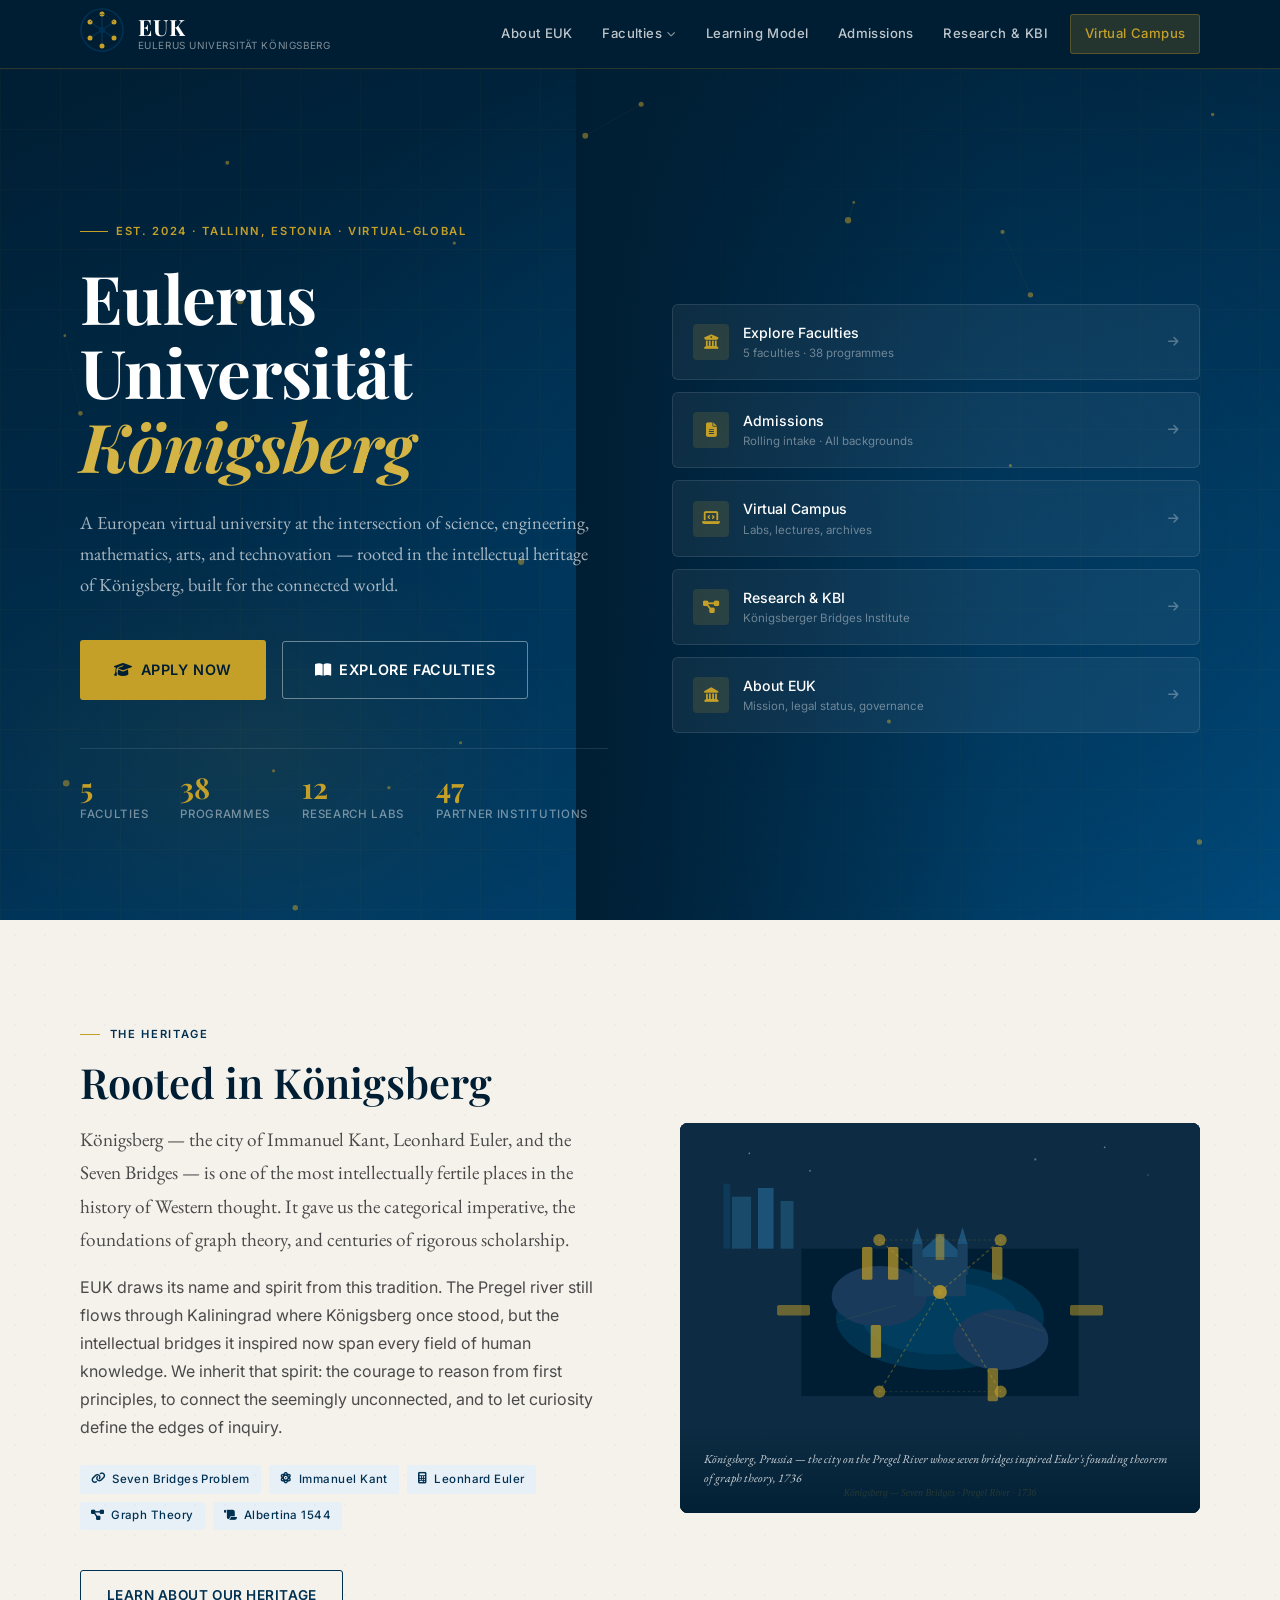
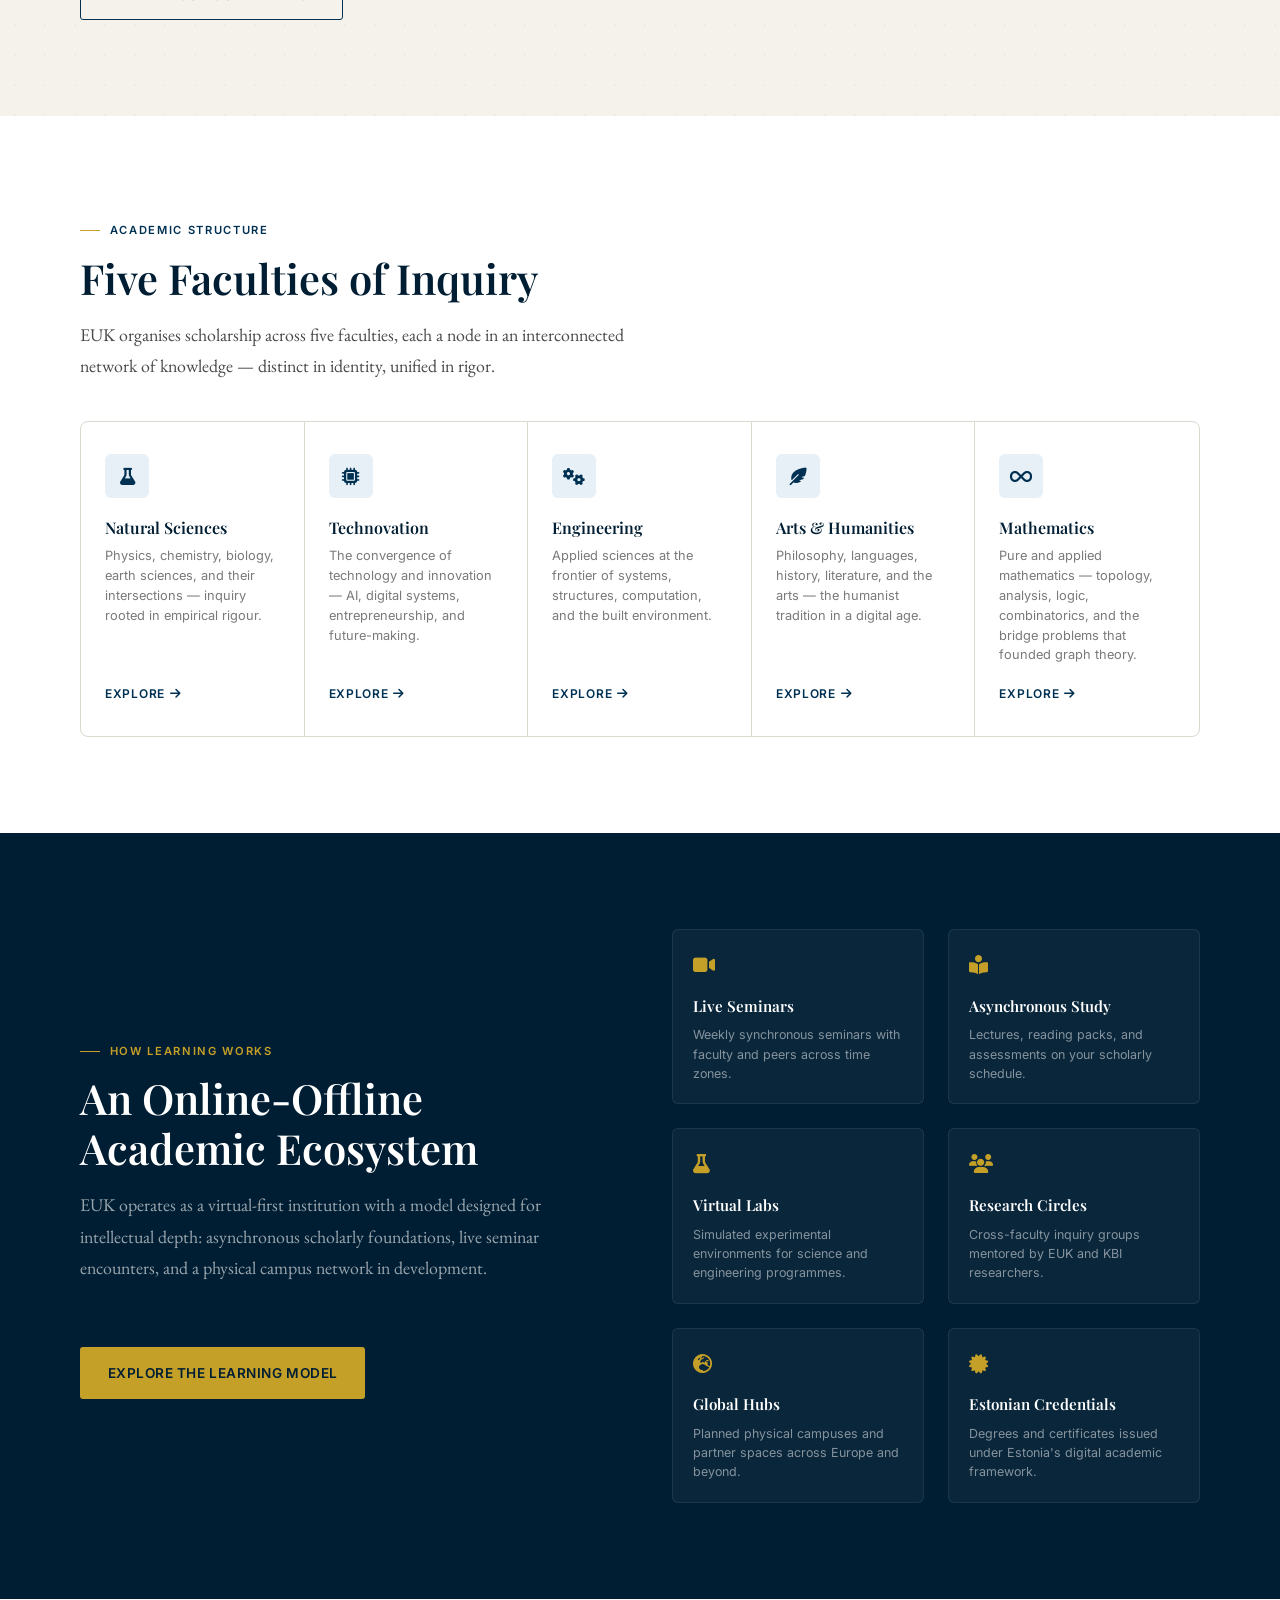
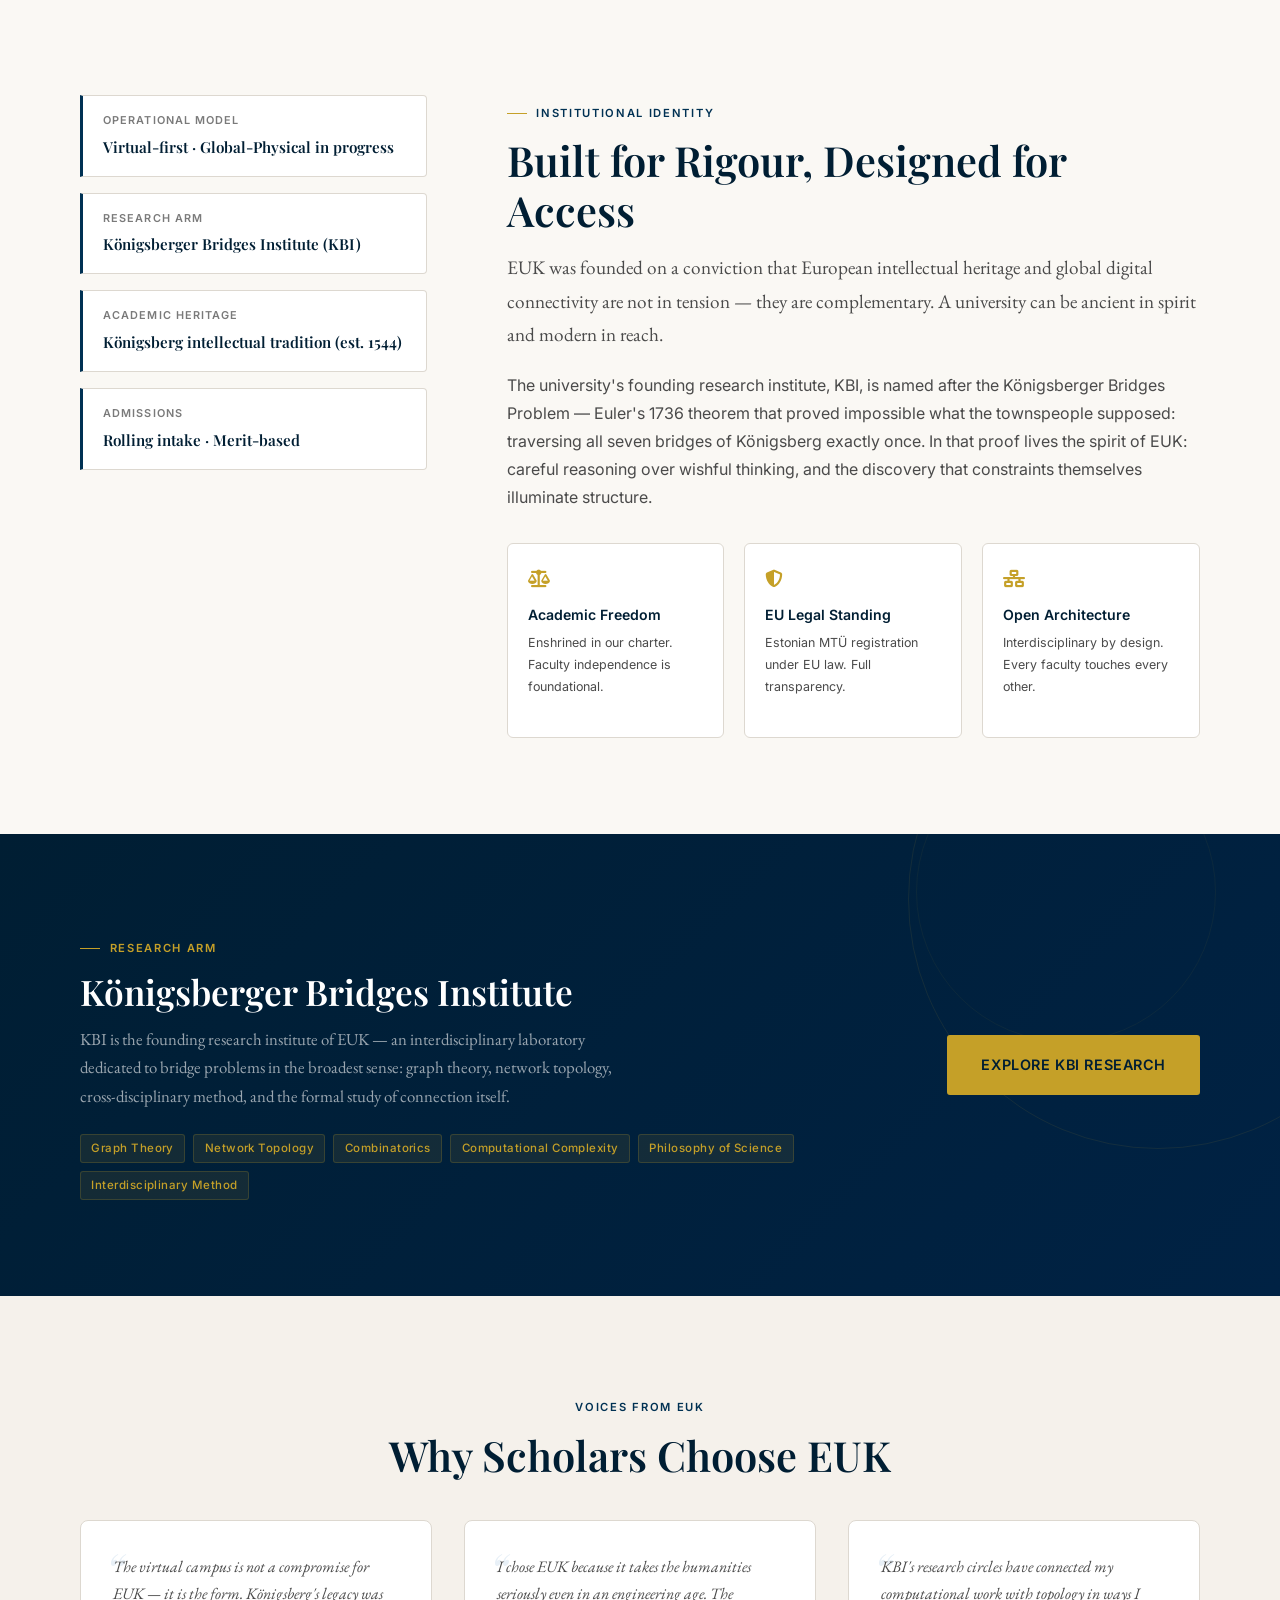
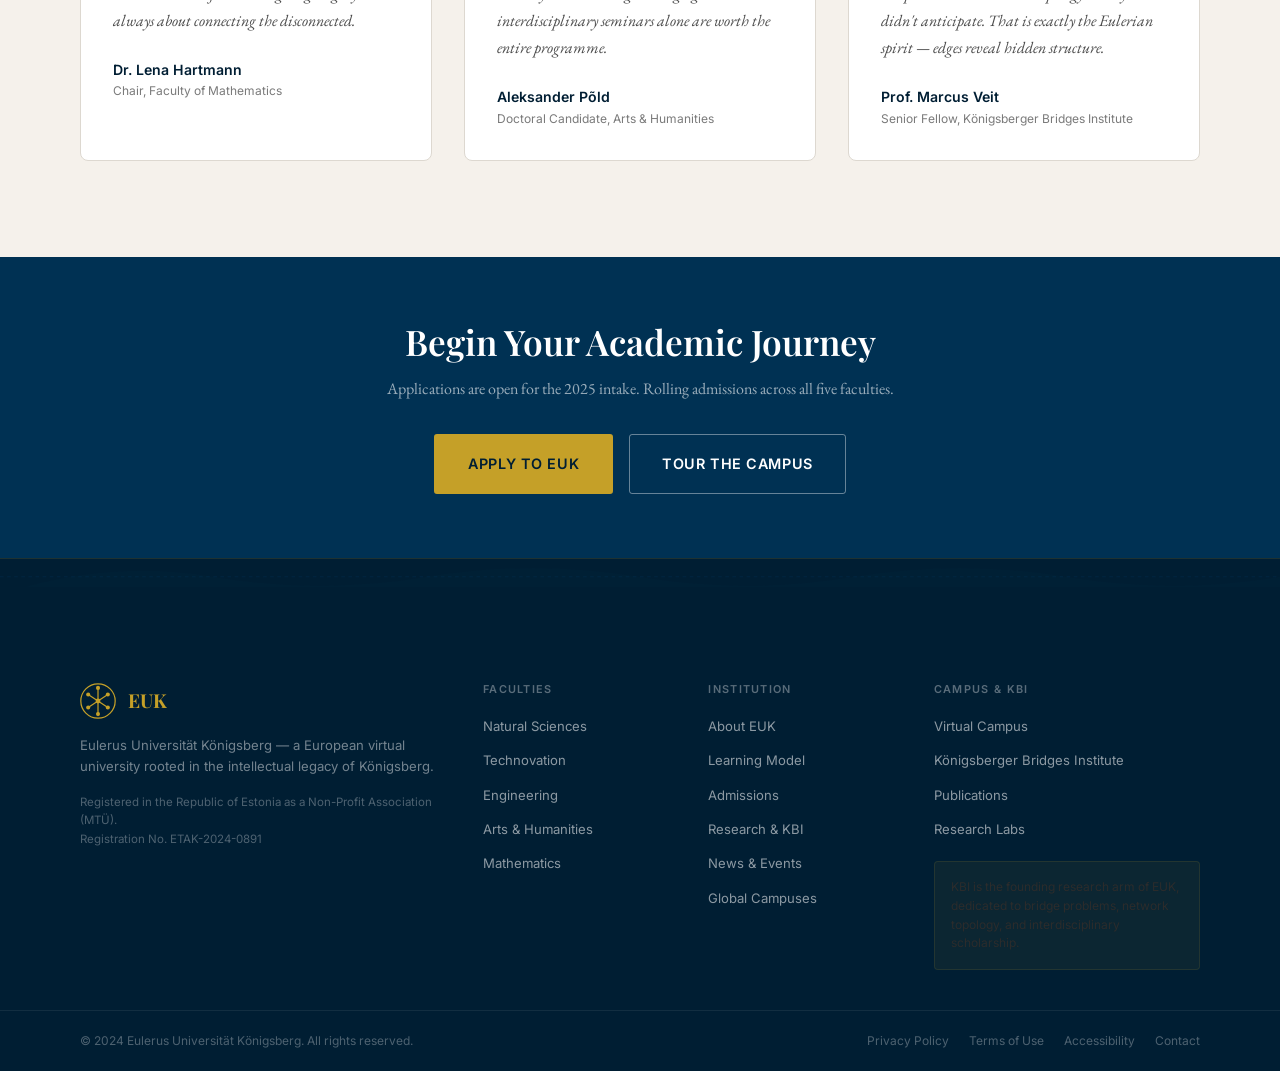
==== commit be09541b: "Update index.html" ====
--- a/index.html
+++ b/index.html
@@ -1 +1,531 @@
-<!DOCTYPE html><html lang="en"><head><meta charset="UTF-8"/><meta name="viewport" content="width=device-width, initial-scale=1.0"/><title>Eulerus Universität Königsberg</title><meta name="description" content="A European virtual university rooted in the intellectual heritage of Königsberg — where science, mathematics, engineering, arts, and technovation converge."/><link rel="preconnect" href="https://fonts.googleapis.com"/><link rel="preconnect" href="https://fonts.gstatic.com" crossorigin=""/><link href="https://fonts.googleapis.com/css2?family=Playfair+Display:ital,wght@0,400;0,500;0,600;0,700;1,400;1,500&amp;family=Inter:wght@300;400;500;600&amp;family=EB+Garamond:ital,wght@0,400;0,500;1,400&amp;display=swap" rel="stylesheet"/><link rel="stylesheet" href="https://cdn.jsdelivr.net/npm/@fortawesome/fontawesome-free@6.4.0/css/all.min.css"/><link href="static/style.css" rel="stylesheet"/></head><body><div id="page-wrapper"><header class="site-header" id="site-header"><div class="header-top"><div class="container"><span class="header-notice">Estonia MTÜ Registered · ETAK-2024-0891 · Virtual Campus Now Open</span><div class="header-top-right"><a href="news/" class="header-top-link">News</a><span class="sep">·</span><a href="virtual-campus/" class="header-top-link header-top-link--accent"><i class="fas fa-door-open"></i> Enter Campus</a></div></div></div><div class="header-main"><div class="container header-inner"><a href="index.html" class="site-logo" aria-label="Eulerus Universität Königsberg home"><div class="logo-mark" aria-hidden="true"><svg width="44" height="44" viewBox="0 0 44 44" fill="none" xmlns="http://www.w3.org/2000/svg"><circle cx="22" cy="22" r="21" stroke="#003153" stroke-width="1.5"></circle><circle cx="22" cy="22" r="3" fill="#003153"></circle><path d="M22 22 L10 14" stroke="#003153" stroke-width="1.5" stroke-linecap="round"></path><path d="M22 22 L34 14" stroke="#003153" stroke-width="1.5" stroke-linecap="round"></path><path d="M22 22 L34 30" stroke="#003153" stroke-width="1.5" stroke-linecap="round"></path><path d="M22 22 L10 30" stroke="#003153" stroke-width="1.5" stroke-linecap="round"></path><path d="M22 22 L22 6" stroke="#003153" stroke-width="1.5" stroke-linecap="round"></path><path d="M22 22 L22 38" stroke="#003153" stroke-width="1.5" stroke-linecap="round"></path><circle cx="10" cy="14" r="2.5" fill="#C5A028"></circle><circle cx="34" cy="14" r="2.5" fill="#C5A028"></circle><circle cx="34" cy="30" r="2.5" fill="#C5A028"></circle><circle cx="10" cy="30" r="2.5" fill="#C5A028"></circle><circle cx="22" cy="6" r="2.5" fill="#C5A028"></circle><circle cx="22" cy="38" r="2.5" fill="#C5A028"></circle><path d="M10 14 Q16 8 22 6" stroke="#003153" stroke-width="0.75" stroke-dasharray="2 2"></path><path d="M34 14 Q28 8 22 6" stroke="#003153" stroke-width="0.75" stroke-dasharray="2 2"></path></svg></div><div class="logo-text"><span class="logo-abbr">EUK</span><span class="logo-full">Eulerus Universität Königsberg</span></div></a><nav class="main-nav" id="main-nav" aria-label="Main navigation"><ul class="nav-list"><li class="nav-item"><a href="about/" class="nav-link">About EUK</a></li><li class="nav-item has-dropdown"><a href="faculties/" class="nav-link">Faculties <i class="fas fa-chevron-down nav-arrow"></i></a><div class="dropdown"><a href="faculties/#science" class="dropdown-item"><span class="dropdown-dot sci"></span>Natural Sciences</a><a href="faculties/#technovation" class="dropdown-item"><span class="dropdown-dot tech"></span>Technovation</a><a href="faculties/#engineering" class="dropdown-item"><span class="dropdown-dot eng"></span>Engineering</a><a href="faculties/#arts" class="dropdown-item"><span class="dropdown-dot arts"></span>Arts &amp; Humanities</a><a href="faculties/#mathematics" class="dropdown-item"><span class="dropdown-dot math"></span>Mathematics</a></div></li><li class="nav-item"><a href="learning/" class="nav-link">Learning Model</a></li><li class="nav-item"><a href="admissions/" class="nav-link">Admissions</a></li><li class="nav-item"><a href="research/" class="nav-link">Research &amp; KBI</a></li><li class="nav-item"><a href="virtual-campus/" class="nav-link nav-link--campus">Virtual Campus</a></li></ul></nav><button class="nav-toggle" id="nav-toggle" aria-label="Open menu" aria-expanded="false"><span></span><span></span><span></span></button></div></div></header><section class="hero"><div class="hero-bg"></div><div class="hero-grid"></div><div class="hero-konigsberg"><div class="hero-konigsberg-overlay"></div></div><canvas id="hero-network-canvas" class="hero-network" aria-hidden="true" style="position:absolute;inset:0;width:100%;height:100%;z-index:1;"></canvas><div class="hero-body"><div class="container"><div class="hero-content-wrap"><div class="hero-left"><div class="hero-eyebrow">Est. 2024 · Tallinn, Estonia · Virtual-Global</div><h1 class="hero-title">Eulerus Universität<br/><em>Königsberg</em></h1><p class="hero-subtitle">A European virtual university at the intersection of science, engineering, mathematics, arts, and technovation — rooted in the intellectual heritage of Königsberg, built for the connected world.</p><div class="hero-actions"><a href="admissions/" class="btn btn-gold btn-lg"><i class="fas fa-graduation-cap"></i> Apply Now</a><a href="faculties/" class="btn btn-outline btn-lg"><i class="fas fa-book-open"></i> Explore Faculties</a></div><div class="hero-stats"><div class="hero-stat"><span class="hero-stat-num" data-counter="5">5</span><span class="hero-stat-label">Faculties</span></div><div class="hero-stat"><span class="hero-stat-num" data-counter="38">38</span><span class="hero-stat-label">Programmes</span></div><div class="hero-stat"><span class="hero-stat-num" data-counter="12">12</span><span class="hero-stat-label">Research Labs</span></div><div class="hero-stat"><span class="hero-stat-num" data-counter="47">47</span><span class="hero-stat-label">Partner Institutions</span></div></div></div><div class="hero-paths"><a href="faculties/" class="hero-path-card"><div class="hero-path-left"><div class="hero-path-icon"><i class="fas fa-university"></i></div><div><span class="hero-path-label">Explore Faculties</span><span class="hero-path-sub">5 faculties · 38 programmes</span></div></div><i class="fas fa-arrow-right hero-path-arrow"></i></a><a href="admissions/" class="hero-path-card"><div class="hero-path-left"><div class="hero-path-icon"><i class="fas fa-file-alt"></i></div><div><span class="hero-path-label">Admissions</span><span class="hero-path-sub">Rolling intake · All backgrounds</span></div></div><i class="fas fa-arrow-right hero-path-arrow"></i></a><a href="virtual-campus/" class="hero-path-card"><div class="hero-path-left"><div class="hero-path-icon"><i class="fas fa-laptop-code"></i></div><div><span class="hero-path-label">Virtual Campus</span><span class="hero-path-sub">Labs, lectures, archives</span></div></div><i class="fas fa-arrow-right hero-path-arrow"></i></a><a href="research/" class="hero-path-card"><div class="hero-path-left"><div class="hero-path-icon"><i class="fas fa-project-diagram"></i></div><div><span class="hero-path-label">Research &amp; KBI</span><span class="hero-path-sub">Königsberger Bridges Institute</span></div></div><i class="fas fa-arrow-right hero-path-arrow"></i></a><a href="about/" class="hero-path-card"><div class="hero-path-left"><div class="hero-path-icon"><i class="fas fa-landmark"></i></div><div><span class="hero-path-label">About EUK</span><span class="hero-path-sub">Mission, legal status, governance</span></div></div><i class="fas fa-arrow-right hero-path-arrow"></i></a></div></div></div></div></section><section class="konigsberg-section section"><div class="konigsberg-bg-pattern" aria-hidden="true"></div><div class="container"><div class="konigsberg-grid"><div class="fade-up"><div class="section-eyebrow">The Heritage</div><h2 class="section-title">Rooted in Königsberg</h2><p class="lead">Königsberg — the city of Immanuel Kant, Leonhard Euler, and the Seven Bridges — is one of the most intellectually fertile places in the history of Western thought. It gave us the categorical imperative, the foundations of graph theory, and centuries of rigorous scholarship.</p><p style="color:var(--text-mid);line-height:1.75;">EUK draws its name and spirit from this tradition. The Pregel river still flows through Kaliningrad where Königsberg once stood, but the intellectual bridges it inspired now span every field of human knowledge. We inherit that spirit: the courage to reason from first principles, to connect the seemingly unconnected, and to let curiosity define the edges of inquiry.</p><div class="konigsberg-bridges mt-md"><span class="bridge-tag"><i class="fas fa-link"></i> Seven Bridges Problem</span><span class="bridge-tag"><i class="fas fa-atom"></i> Immanuel Kant</span><span class="bridge-tag"><i class="fas fa-calculator"></i> Leonhard Euler</span><span class="bridge-tag"><i class="fas fa-project-diagram"></i> Graph Theory</span><span class="bridge-tag"><i class="fas fa-scroll"></i> Albertina 1544</span></div><a href="about/" class="btn btn-outline-dark mt-lg" style="width:auto;display:inline-flex;">Learn About Our Heritage</a></div><div class="konigsberg-visual fade-up fade-up-delay-2"><svg viewBox="0 0 600 450" xmlns="http://www.w3.org/2000/svg" style="width:100%;height:100%;position:absolute;inset:0;"><rect width="600" height="450" fill="#001e33"></rect><ellipse cx="300" cy="225" rx="120" ry="60" fill="#003d5c" opacity="0.7"></ellipse><ellipse cx="300" cy="225" rx="90" ry="42" fill="#004870" opacity="0.5"></ellipse><ellipse cx="230" cy="200" rx="55" ry="35" fill="#1a3a5c"></ellipse><ellipse cx="370" cy="250" rx="55" ry="35" fill="#1a3a5c"></ellipse><rect x="0" y="0" width="600" height="145" fill="#0d2b42" rx="0"></rect><rect x="0" y="315" width="600" height="135" fill="#0d2b42" rx="0"></rect><rect x="0" y="0" width="140" height="450" fill="#0d2b42" rx="0"></rect><rect x="460" y="0" width="140" height="450" fill="#0d2b42" rx="0"></rect><rect x="60" y="85" width="22" height="60" fill="#1a4a6a"></rect><rect x="90" y="75" width="18" height="70" fill="#1d5278"></rect><rect x="116" y="90" width="15" height="55" fill="#1a4a6a"></rect><rect x="50" y="70" width="8" height="75" fill="#0d3a58"></rect><rect x="270" y="155" width="60" height="45" fill="#1a4060" rx="2"></rect><polygon points="270,155 300,128 330,155" fill="#1d5278"></polygon><rect x="295" y="128" width="10" height="30" fill="#c5a028" opacity="0.5"></rect><rect x="268" y="140" width="12" height="35" fill="#1a4060"></rect><polygon points="268,140 274,120 280,140" fill="#1d5278"></polygon><rect x="320" y="140" width="12" height="35" fill="#1a4060"></rect><polygon points="320,140 326,120 332,140" fill="#1d5278"></polygon><rect x="210" y="143" width="12" height="38" fill="#c5a028" opacity="0.7" rx="2"></rect><rect x="240" y="143" width="12" height="38" fill="#c5a028" opacity="0.7" rx="2"></rect><rect x="220" y="233" width="12" height="38" fill="#c5a028" opacity="0.7" rx="2"></rect><rect x="355" y="283" width="12" height="38" fill="#c5a028" opacity="0.6" rx="2"></rect><rect x="360" y="143" width="12" height="38" fill="#c5a028" opacity="0.6" rx="2"></rect><rect x="450" y="210" width="38" height="12" fill="#c5a028" opacity="0.5" rx="2"></rect><rect x="112" y="210" width="38" height="12" fill="#c5a028" opacity="0.5" rx="2"></rect><line x1="180" y1="230" x2="250" y2="210" stroke="rgba(197,160,40,0.1)" stroke-width="1"></line><line x1="350" y1="220" x2="420" y2="240" stroke="rgba(197,160,40,0.1)" stroke-width="1"></line><circle cx="300" cy="195" r="8" fill="#c5a028" opacity="0.8"></circle><circle cx="230" cy="135" r="7" fill="#c5a028" opacity="0.6"></circle><circle cx="370" cy="135" r="7" fill="#c5a028" opacity="0.6"></circle><circle cx="230" cy="310" r="7" fill="#c5a028" opacity="0.6"></circle><circle cx="370" cy="310" r="7" fill="#c5a028" opacity="0.6"></circle><line x1="300" y1="195" x2="230" y2="135" stroke="rgba(197,160,40,0.35)" stroke-width="1.5" stroke-dasharray="4 3"></line><line x1="300" y1="195" x2="370" y2="135" stroke="rgba(197,160,40,0.35)" stroke-width="1.5" stroke-dasharray="4 3"></line><line x1="300" y1="195" x2="230" y2="310" stroke="rgba(197,160,40,0.35)" stroke-width="1.5" stroke-dasharray="4 3"></line><line x1="300" y1="195" x2="370" y2="310" stroke="rgba(197,160,40,0.35)" stroke-width="1.5" stroke-dasharray="4 3"></line><line x1="230" y1="135" x2="370" y2="135" stroke="rgba(197,160,40,0.2)" stroke-width="1" stroke-dasharray="3 3"></line><line x1="230" y1="310" x2="370" y2="310" stroke="rgba(197,160,40,0.2)" stroke-width="1" stroke-dasharray="3 3"></line><circle cx="80" cy="35" r="1" fill="white" opacity="0.4"></circle><circle cx="150" cy="55" r="1.2" fill="white" opacity="0.3"></circle><circle cx="490" cy="28" r="1" fill="white" opacity="0.4"></circle><circle cx="540" cy="60" r="0.8" fill="white" opacity="0.3"></circle><circle cx="410" cy="42" r="1.2" fill="white" opacity="0.35"></circle><text x="300" y="430" text-anchor="middle" font-family="Georgia, serif" font-size="11" fill="rgba(197,160,40,0.5)" font-style="italic">Königsberg — Seven Bridges · Pregel River · 1736</text></svg><div class="konigsberg-visual-caption">Königsberg, Prussia — the city on the Pregel River whose seven bridges inspired Euler&#39;s founding theorem of graph theory, 1736</div></div></div></div></section><section class="faculties-section section"><div class="container"><div class="section-header fade-up"><div class="section-eyebrow">Academic Structure</div><h2 class="section-title">Five Faculties of Inquiry</h2><p class="section-lead">EUK organises scholarship across five faculties, each a node in an interconnected network of knowledge — distinct in identity, unified in rigor.</p></div><div class="faculties-grid fade-up"><a href="faculties/#science" class="faculty-card"><div class="faculty-card-icon"><i class="fas fa-flask"></i></div><div class="faculty-card-name">Natural Sciences</div><p class="faculty-card-desc">Physics, chemistry, biology, earth sciences, and their intersections — inquiry rooted in empirical rigour.</p><span class="faculty-card-link">Explore <i class="fas fa-arrow-right"></i></span></a><a href="faculties/#technovation" class="faculty-card"><div class="faculty-card-icon"><i class="fas fa-microchip"></i></div><div class="faculty-card-name">Technovation</div><p class="faculty-card-desc">The convergence of technology and innovation — AI, digital systems, entrepreneurship, and future-making.</p><span class="faculty-card-link">Explore <i class="fas fa-arrow-right"></i></span></a><a href="faculties/#engineering" class="faculty-card"><div class="faculty-card-icon"><i class="fas fa-cogs"></i></div><div class="faculty-card-name">Engineering</div><p class="faculty-card-desc">Applied sciences at the frontier of systems, structures, computation, and the built environment.</p><span class="faculty-card-link">Explore <i class="fas fa-arrow-right"></i></span></a><a href="faculties/#arts" class="faculty-card"><div class="faculty-card-icon"><i class="fas fa-feather-alt"></i></div><div class="faculty-card-name">Arts &amp; Humanities</div><p class="faculty-card-desc">Philosophy, languages, history, literature, and the arts — the humanist tradition in a digital age.</p><span class="faculty-card-link">Explore <i class="fas fa-arrow-right"></i></span></a><a href="faculties/#mathematics" class="faculty-card"><div class="faculty-card-icon"><i class="fas fa-infinity"></i></div><div class="faculty-card-name">Mathematics</div><p class="faculty-card-desc">Pure and applied mathematics — topology, analysis, logic, combinatorics, and the bridge problems that founded graph theory.</p><span class="faculty-card-link">Explore <i class="fas fa-arrow-right"></i></span></a></div></div></section><section class="learning-section section"><div class="container"><div class="learning-grid"><div class="learning-text fade-up"><div class="section-eyebrow">How Learning Works</div><h2 class="section-title" style="color:white;">An Online-Offline Academic Ecosystem</h2><p class="section-lead">EUK operates as a virtual-first institution with a model designed for intellectual depth: asynchronous scholarly foundations, live seminar encounters, and a physical campus network in development.</p><a href="learning/" class="btn btn-gold mt-md">Explore the Learning Model</a></div><div class="learning-features fade-up fade-up-delay-2"><div class="learning-feature"><div class="lf-icon"><i class="fas fa-video"></i></div><div class="lf-title">Live Seminars</div><p class="lf-desc">Weekly synchronous seminars with faculty and peers across time zones.</p></div><div class="learning-feature"><div class="lf-icon"><i class="fas fa-book-reader"></i></div><div class="lf-title">Asynchronous Study</div><p class="lf-desc">Lectures, reading packs, and assessments on your scholarly schedule.</p></div><div class="learning-feature"><div class="lf-icon"><i class="fas fa-flask"></i></div><div class="lf-title">Virtual Labs</div><p class="lf-desc">Simulated experimental environments for science and engineering programmes.</p></div><div class="learning-feature"><div class="lf-icon"><i class="fas fa-users"></i></div><div class="lf-title">Research Circles</div><p class="lf-desc">Cross-faculty inquiry groups mentored by EUK and KBI researchers.</p></div><div class="learning-feature"><div class="lf-icon"><i class="fas fa-globe-europe"></i></div><div class="lf-title">Global Hubs</div><p class="lf-desc">Planned physical campuses and partner spaces across Europe and beyond.</p></div><div class="learning-feature"><div class="lf-icon"><i class="fas fa-certificate"></i></div><div class="lf-title">Estonian Credentials</div><p class="lf-desc">Degrees and certificates issued under Estonia&#39;s digital academic framework.</p></div></div></div></div></section><section class="credibility-section section"><div class="container"><div class="cred-grid"><div class="cred-facts fade-up"><div class="cred-fact"><div class="cred-fact-label">Legal Status</div><p class="cred-fact-value">Mittetulundusühing (MTÜ) — Estonia</p></div><div class="cred-fact"><div class="cred-fact-label">Registration</div><p class="cred-fact-value">ETAK-2024-0891</p></div><div class="cred-fact"><div class="cred-fact-label">Operational Model</div><p class="cred-fact-value">Virtual-first · Global-Physical in progress</p></div><div class="cred-fact"><div class="cred-fact-label">Research Arm</div><p class="cred-fact-value">Königsberger Bridges Institute (KBI)</p></div><div class="cred-fact"><div class="cred-fact-label">Academic Heritage</div><p class="cred-fact-value">Königsberg intellectual tradition (est. 1544)</p></div><div class="cred-fact"><div class="cred-fact-label">Admissions</div><p class="cred-fact-value">Rolling intake · Merit-based</p></div></div><div class="cred-content fade-up fade-up-delay-1"><div class="section-eyebrow">Institutional Identity</div><h2 class="section-title">Built for Rigour, Designed for Access</h2><p class="lead">EUK was founded on a conviction that European intellectual heritage and global digital connectivity are not in tension — they are complementary. A university can be ancient in spirit and modern in reach.</p><p>Registered in Estonia under the EU&#39;s most digitally advanced legal framework, EUK operates with full institutional governance: an Academic Senate, faculty councils, research ethics oversight, and a public charter that enshrines academic freedom.</p><p>The university&#39;s founding research institute, KBI, is named after the Königsberger Bridges Problem — Euler&#39;s 1736 theorem that proved impossible what the townspeople supposed: traversing all seven bridges of Königsberg exactly once. In that proof lives the spirit of EUK: careful reasoning over wishful thinking, and the discovery that constraints themselves illuminate structure.</p><div class="cred-pillars"><div class="cred-pillar"><div class="cred-pillar-icon"><i class="fas fa-balance-scale"></i></div><div class="cred-pillar-title">Academic Freedom</div><p class="cred-pillar-text">Enshrined in our charter. Faculty independence is foundational.</p></div><div class="cred-pillar"><div class="cred-pillar-icon"><i class="fas fa-shield-alt"></i></div><div class="cred-pillar-title">EU Legal Standing</div><p class="cred-pillar-text">Estonian MTÜ registration under EU law. Full transparency.</p></div><div class="cred-pillar"><div class="cred-pillar-icon"><i class="fas fa-network-wired"></i></div><div class="cred-pillar-title">Open Architecture</div><p class="cred-pillar-text">Interdisciplinary by design. Every faculty touches every other.</p></div></div></div></div></div></section><section class="kbi-section section"><div class="container"><div class="kbi-inner"><div class="fade-up"><div class="section-eyebrow" style="color:var(--gold);">Research Arm</div><h2 class="kbi-title">Königsberger Bridges Institute</h2><p class="kbi-lead">KBI is the founding research institute of EUK — an interdisciplinary laboratory dedicated to bridge problems in the broadest sense: graph theory, network topology, cross-disciplinary method, and the formal study of connection itself.</p><div class="kbi-tags"><span class="kbi-tag">Graph Theory</span><span class="kbi-tag">Network Topology</span><span class="kbi-tag">Combinatorics</span><span class="kbi-tag">Computational Complexity</span><span class="kbi-tag">Philosophy of Science</span><span class="kbi-tag">Interdisciplinary Method</span></div></div><div class="fade-up fade-up-delay-2"><a href="research/" class="btn btn-gold btn-lg" style="white-space:nowrap;">Explore KBI Research</a></div></div></div></section><section class="voices-section section"><div class="container"><div class="section-header section-header--center fade-up"><div class="section-eyebrow">Voices from EUK</div><h2 class="section-title">Why Scholars Choose EUK</h2></div><div class="voices-grid"><div class="voice-card fade-up"><p class="voice-quote"><span>The virtual campus is not a compromise for EUK — it is the form. Königsberg&#39;s legacy was always about connecting the disconnected.</span></p><div class="voice-name">Dr. Lena Hartmann</div><div class="voice-role">Chair, Faculty of Mathematics</div></div><div class="voice-card fade-up fade-up-delay-1"><p class="voice-quote"><span>I chose EUK because it takes the humanities seriously even in an engineering age. The interdisciplinary seminars alone are worth the entire programme.</span></p><div class="voice-name">Aleksander Põld</div><div class="voice-role">Doctoral Candidate, Arts &amp; Humanities</div></div><div class="voice-card fade-up fade-up-delay-2"><p class="voice-quote"><span>KBI&#39;s research circles have connected my computational work with topology in ways I didn&#39;t anticipate. That is exactly the Eulerian spirit — edges reveal hidden structure.</span></p><div class="voice-name">Prof. Marcus Veit</div><div class="voice-role">Senior Fellow, Königsberger Bridges Institute</div></div></div></div></section><section class="cta-banner"><div class="container"><div class="fade-up"><h2 class="cta-banner-title">Begin Your Academic Journey</h2><p class="cta-banner-sub">Applications are open for the 2025 intake. Rolling admissions across all five faculties.</p><div class="cta-banner-actions"><a href="admissions/" class="btn btn-gold btn-lg">Apply to EUK</a><a href="virtual-campus/" class="btn btn-outline btn-lg">Tour the Campus</a></div></div></div></section><footer class="site-footer"><div class="footer-bridge-line" aria-hidden="true"><svg viewBox="0 0 1440 40" fill="none" xmlns="http://www.w3.org/2000/svg" preserveAspectRatio="none"><path d="M0 40 Q120 0 240 20 Q360 40 480 20 Q600 0 720 20 Q840 40 960 20 Q1080 0 1200 20 Q1320 40 1440 20 L1440 40 Z" fill="#003153" opacity="0.08"></path><line x1="0" y1="20" x2="1440" y2="20" stroke="#003153" stroke-width="0.5" stroke-dasharray="4 4"></line></svg></div><div class="footer-body"><div class="container footer-grid"><div class="footer-col footer-brand"><div class="footer-logo"><svg width="36" height="36" viewBox="0 0 44 44" fill="none" xmlns="http://www.w3.org/2000/svg"><circle cx="22" cy="22" r="21" stroke="#C5A028" stroke-width="1.5"></circle><circle cx="22" cy="22" r="3" fill="#C5A028"></circle><path d="M22 22 L10 14" stroke="#C5A028" stroke-width="1.5" stroke-linecap="round"></path><path d="M22 22 L34 14" stroke="#C5A028" stroke-width="1.5" stroke-linecap="round"></path><path d="M22 22 L34 30" stroke="#C5A028" stroke-width="1.5" stroke-linecap="round"></path><path d="M22 22 L10 30" stroke="#C5A028" stroke-width="1.5" stroke-linecap="round"></path><path d="M22 22 L22 6" stroke="#C5A028" stroke-width="1.5" stroke-linecap="round"></path><path d="M22 22 L22 38" stroke="#C5A028" stroke-width="1.5" stroke-linecap="round"></path><circle cx="10" cy="14" r="2.5" fill="#C5A028"></circle><circle cx="34" cy="14" r="2.5" fill="#C5A028"></circle><circle cx="34" cy="30" r="2.5" fill="#C5A028"></circle><circle cx="10" cy="30" r="2.5" fill="#C5A028"></circle><circle cx="22" cy="6" r="2.5" fill="#C5A028"></circle><circle cx="22" cy="38" r="2.5" fill="#C5A028"></circle></svg><span>EUK</span></div><p class="footer-tagline">Eulerus Universität Königsberg — a European virtual university rooted in the intellectual legacy of Königsberg.</p><p class="footer-legal">Registered in the Republic of Estonia as a Non-Profit Association (MTÜ).<br/>Registration No. ETAK-2024-0891</p></div><div class="footer-col"><h4 class="footer-heading">Faculties</h4><ul class="footer-links"><li><a href="faculties/#science">Natural Sciences</a></li><li><a href="faculties/#technovation">Technovation</a></li><li><a href="faculties/#engineering">Engineering</a></li><li><a href="faculties/#arts">Arts &amp; Humanities</a></li><li><a href="faculties/#mathematics">Mathematics</a></li></ul></div><div class="footer-col"><h4 class="footer-heading">Institution</h4><ul class="footer-links"><li><a href="about/">About EUK</a></li><li><a href="learning/">Learning Model</a></li><li><a href="admissions/">Admissions</a></li><li><a href="research/">Research &amp; KBI</a></li><li><a href="news/">News &amp; Events</a></li><li><a href="global-campuses/">Global Campuses</a></li></ul></div><div class="footer-col"><h4 class="footer-heading">Campus &amp; KBI</h4><ul class="footer-links"><li><a href="virtual-campus/">Virtual Campus</a></li><li><a href="research/">Königsberger Bridges Institute</a></li><li><a href="research#publications">Publications</a></li><li><a href="research#labs">Research Labs</a></li></ul><div class="footer-kbi-note"><p>KBI is the founding research arm of EUK, dedicated to bridge problems, network topology, and interdisciplinary scholarship.</p></div></div></div></div><div class="footer-bottom"><div class="container footer-bottom-inner"><span>© 2024 Eulerus Universität Königsberg. All rights reserved.</span><div class="footer-policy-links"><a href="#">Privacy Policy</a><a href="#">Terms of Use</a><a href="#">Accessibility</a><a href="#">Contact</a></div></div></div></footer></div><script src="static/main.js"></script></body></html>+<!DOCTYPE html>
+<html lang="en">
+
+<head>
+    <meta charset="UTF-8" />
+    <meta name="viewport" content="width=device-width, initial-scale=1.0" />
+    <title>Eulerus Universität Königsberg</title>
+    <meta name="description"
+        content="A European virtual university rooted in the intellectual heritage of Königsberg — where science, mathematics, engineering, arts, and technovation converge." />
+    <link rel="preconnect" href="https://fonts.googleapis.com" />
+    <link rel="preconnect" href="https://fonts.gstatic.com" crossorigin="" />
+    <link
+        href="https://fonts.googleapis.com/css2?family=Playfair+Display:ital,wght@0,400;0,500;0,600;0,700;1,400;1,500&amp;family=Inter:wght@300;400;500;600&amp;family=EB+Garamond:ital,wght@0,400;0,500;1,400&amp;display=swap"
+        rel="stylesheet" />
+    <link rel="stylesheet" href="https://cdn.jsdelivr.net/npm/@fortawesome/fontawesome-free@6.4.0/css/all.min.css" />
+    <link href="static/style.css" rel="stylesheet" />
+</head>
+
+<body>
+    <div id="page-wrapper">
+        <header class="site-header" id="site-header">
+            <div class="header-main">
+                <div class="container header-inner"><a href="index.html" class="site-logo"
+                        aria-label="Eulerus Universität Königsberg home">
+                        <div class="logo-mark" aria-hidden="true"><svg width="44" height="44" viewBox="0 0 44 44"
+                                fill="none" xmlns="http://www.w3.org/2000/svg">
+                                <circle cx="22" cy="22" r="21" stroke="#003153" stroke-width="1.5"></circle>
+                                <circle cx="22" cy="22" r="3" fill="#003153"></circle>
+                                <path d="M22 22 L10 14" stroke="#003153" stroke-width="1.5" stroke-linecap="round">
+                                </path>
+                                <path d="M22 22 L34 14" stroke="#003153" stroke-width="1.5" stroke-linecap="round">
+                                </path>
+                                <path d="M22 22 L34 30" stroke="#003153" stroke-width="1.5" stroke-linecap="round">
+                                </path>
+                                <path d="M22 22 L10 30" stroke="#003153" stroke-width="1.5" stroke-linecap="round">
+                                </path>
+                                <path d="M22 22 L22 6" stroke="#003153" stroke-width="1.5" stroke-linecap="round">
+                                </path>
+                                <path d="M22 22 L22 38" stroke="#003153" stroke-width="1.5" stroke-linecap="round">
+                                </path>
+                                <circle cx="10" cy="14" r="2.5" fill="#C5A028"></circle>
+                                <circle cx="34" cy="14" r="2.5" fill="#C5A028"></circle>
+                                <circle cx="34" cy="30" r="2.5" fill="#C5A028"></circle>
+                                <circle cx="10" cy="30" r="2.5" fill="#C5A028"></circle>
+                                <circle cx="22" cy="6" r="2.5" fill="#C5A028"></circle>
+                                <circle cx="22" cy="38" r="2.5" fill="#C5A028"></circle>
+                                <path d="M10 14 Q16 8 22 6" stroke="#003153" stroke-width="0.75" stroke-dasharray="2 2">
+                                </path>
+                                <path d="M34 14 Q28 8 22 6" stroke="#003153" stroke-width="0.75" stroke-dasharray="2 2">
+                                </path>
+                            </svg></div>
+                        <div class="logo-text"><span class="logo-abbr">EUK</span><span class="logo-full">Eulerus
+                                Universität Königsberg</span></div>
+                    </a>
+                    <nav class="main-nav" id="main-nav" aria-label="Main navigation">
+                        <ul class="nav-list">
+                            <li class="nav-item"><a href="about/" class="nav-link">About EUK</a></li>
+                            <li class="nav-item has-dropdown"><a href="faculties/" class="nav-link">Faculties <i
+                                        class="fas fa-chevron-down nav-arrow"></i></a>
+                                <div class="dropdown"><a href="faculties/#science" class="dropdown-item"><span
+                                            class="dropdown-dot sci"></span>Natural Sciences</a><a
+                                        href="faculties/#technovation" class="dropdown-item"><span
+                                            class="dropdown-dot tech"></span>Technovation</a><a
+                                        href="faculties/#engineering" class="dropdown-item"><span
+                                            class="dropdown-dot eng"></span>Engineering</a><a href="faculties/#arts"
+                                        class="dropdown-item"><span class="dropdown-dot arts"></span>Arts &amp;
+                                        Humanities</a><a href="faculties/#mathematics" class="dropdown-item"><span
+                                            class="dropdown-dot math"></span>Mathematics</a></div>
+                            </li>
+                            <li class="nav-item"><a href="learning/" class="nav-link">Learning Model</a></li>
+                            <li class="nav-item"><a href="admissions/" class="nav-link">Admissions</a></li>
+                            <li class="nav-item"><a href="research/" class="nav-link">Research &amp; KBI</a></li>
+                            <li class="nav-item"><a href="virtual-campus/" class="nav-link nav-link--campus">Virtual
+                                    Campus</a></li>
+                        </ul>
+                    </nav><button class="nav-toggle" id="nav-toggle" aria-label="Open menu"
+                        aria-expanded="false"><span></span><span></span><span></span></button>
+                </div>
+            </div>
+        </header>
+        <section class="hero">
+            <div class="hero-bg"></div>
+            <div class="hero-grid"></div>
+            <div class="hero-konigsberg">
+                <div class="hero-konigsberg-overlay"></div>
+            </div><canvas id="hero-network-canvas" class="hero-network" aria-hidden="true"
+                style="position:absolute;inset:0;width:100%;height:100%;z-index:1;"></canvas>
+            <div class="hero-body">
+                <div class="container">
+                    <div class="hero-content-wrap">
+                        <div class="hero-left">
+                            <div class="hero-eyebrow">Est. 2024 · Tallinn, Estonia · Virtual-Global</div>
+                            <h1 class="hero-title">Eulerus Universität<br /><em>Königsberg</em></h1>
+                            <p class="hero-subtitle">A European virtual university at the intersection of science,
+                                engineering, mathematics, arts, and technovation — rooted in the intellectual heritage
+                                of Königsberg, built for the connected world.</p>
+                            <div class="hero-actions"><a href="admissions/" class="btn btn-gold btn-lg"><i
+                                        class="fas fa-graduation-cap"></i> Apply Now</a><a href="faculties/"
+                                    class="btn btn-outline btn-lg"><i class="fas fa-book-open"></i> Explore
+                                    Faculties</a></div>
+                            <div class="hero-stats">
+                                <div class="hero-stat"><span class="hero-stat-num" data-counter="5">5</span><span
+                                        class="hero-stat-label">Faculties</span></div>
+                                <div class="hero-stat"><span class="hero-stat-num" data-counter="38">38</span><span
+                                        class="hero-stat-label">Programmes</span></div>
+                                <div class="hero-stat"><span class="hero-stat-num" data-counter="12">12</span><span
+                                        class="hero-stat-label">Research Labs</span></div>
+                                <div class="hero-stat"><span class="hero-stat-num" data-counter="47">47</span><span
+                                        class="hero-stat-label">Partner Institutions</span></div>
+                            </div>
+                        </div>
+                        <div class="hero-paths"><a href="faculties/" class="hero-path-card">
+                                <div class="hero-path-left">
+                                    <div class="hero-path-icon"><i class="fas fa-university"></i></div>
+                                    <div><span class="hero-path-label">Explore Faculties</span><span
+                                            class="hero-path-sub">5 faculties · 38 programmes</span></div>
+                                </div><i class="fas fa-arrow-right hero-path-arrow"></i>
+                            </a><a href="admissions/" class="hero-path-card">
+                                <div class="hero-path-left">
+                                    <div class="hero-path-icon"><i class="fas fa-file-alt"></i></div>
+                                    <div><span class="hero-path-label">Admissions</span><span
+                                            class="hero-path-sub">Rolling intake · All backgrounds</span></div>
+                                </div><i class="fas fa-arrow-right hero-path-arrow"></i>
+                            </a><a href="virtual-campus/" class="hero-path-card">
+                                <div class="hero-path-left">
+                                    <div class="hero-path-icon"><i class="fas fa-laptop-code"></i></div>
+                                    <div><span class="hero-path-label">Virtual Campus</span><span
+                                            class="hero-path-sub">Labs, lectures, archives</span></div>
+                                </div><i class="fas fa-arrow-right hero-path-arrow"></i>
+                            </a><a href="research/" class="hero-path-card">
+                                <div class="hero-path-left">
+                                    <div class="hero-path-icon"><i class="fas fa-project-diagram"></i></div>
+                                    <div><span class="hero-path-label">Research &amp; KBI</span><span
+                                            class="hero-path-sub">Königsberger Bridges Institute</span></div>
+                                </div><i class="fas fa-arrow-right hero-path-arrow"></i>
+                            </a><a href="about/" class="hero-path-card">
+                                <div class="hero-path-left">
+                                    <div class="hero-path-icon"><i class="fas fa-landmark"></i></div>
+                                    <div><span class="hero-path-label">About EUK</span><span
+                                            class="hero-path-sub">Mission, legal status, governance</span></div>
+                                </div><i class="fas fa-arrow-right hero-path-arrow"></i>
+                            </a></div>
+                    </div>
+                </div>
+            </div>
+        </section>
+        <section class="konigsberg-section section">
+            <div class="konigsberg-bg-pattern" aria-hidden="true"></div>
+            <div class="container">
+                <div class="konigsberg-grid">
+                    <div class="fade-up">
+                        <div class="section-eyebrow">The Heritage</div>
+                        <h2 class="section-title">Rooted in Königsberg</h2>
+                        <p class="lead">Königsberg — the city of Immanuel Kant, Leonhard Euler, and the Seven Bridges —
+                            is one of the most intellectually fertile places in the history of Western thought. It gave
+                            us the categorical imperative, the foundations of graph theory, and centuries of rigorous
+                            scholarship.</p>
+                        <p style="color:var(--text-mid);line-height:1.75;">EUK draws its name and spirit from this
+                            tradition. The Pregel river still flows through Kaliningrad where Königsberg once stood, but
+                            the intellectual bridges it inspired now span every field of human knowledge. We inherit
+                            that spirit: the courage to reason from first principles, to connect the seemingly
+                            unconnected, and to let curiosity define the edges of inquiry.</p>
+                        <div class="konigsberg-bridges mt-md"><span class="bridge-tag"><i class="fas fa-link"></i> Seven
+                                Bridges Problem</span><span class="bridge-tag"><i class="fas fa-atom"></i> Immanuel
+                                Kant</span><span class="bridge-tag"><i class="fas fa-calculator"></i> Leonhard
+                                Euler</span><span class="bridge-tag"><i class="fas fa-project-diagram"></i> Graph
+                                Theory</span><span class="bridge-tag"><i class="fas fa-scroll"></i> Albertina
+                                1544</span></div><a href="about/" class="btn btn-outline-dark mt-lg"
+                            style="width:auto;display:inline-flex;">Learn About Our Heritage</a>
+                    </div>
+                    <div class="konigsberg-visual fade-up fade-up-delay-2"><svg viewBox="0 0 600 450"
+                            xmlns="http://www.w3.org/2000/svg"
+                            style="width:100%;height:100%;position:absolute;inset:0;">
+                            <rect width="600" height="450" fill="#001e33"></rect>
+                            <ellipse cx="300" cy="225" rx="120" ry="60" fill="#003d5c" opacity="0.7"></ellipse>
+                            <ellipse cx="300" cy="225" rx="90" ry="42" fill="#004870" opacity="0.5"></ellipse>
+                            <ellipse cx="230" cy="200" rx="55" ry="35" fill="#1a3a5c"></ellipse>
+                            <ellipse cx="370" cy="250" rx="55" ry="35" fill="#1a3a5c"></ellipse>
+                            <rect x="0" y="0" width="600" height="145" fill="#0d2b42" rx="0"></rect>
+                            <rect x="0" y="315" width="600" height="135" fill="#0d2b42" rx="0"></rect>
+                            <rect x="0" y="0" width="140" height="450" fill="#0d2b42" rx="0"></rect>
+                            <rect x="460" y="0" width="140" height="450" fill="#0d2b42" rx="0"></rect>
+                            <rect x="60" y="85" width="22" height="60" fill="#1a4a6a"></rect>
+                            <rect x="90" y="75" width="18" height="70" fill="#1d5278"></rect>
+                            <rect x="116" y="90" width="15" height="55" fill="#1a4a6a"></rect>
+                            <rect x="50" y="70" width="8" height="75" fill="#0d3a58"></rect>
+                            <rect x="270" y="155" width="60" height="45" fill="#1a4060" rx="2"></rect>
+                            <polygon points="270,155 300,128 330,155" fill="#1d5278"></polygon>
+                            <rect x="295" y="128" width="10" height="30" fill="#c5a028" opacity="0.5"></rect>
+                            <rect x="268" y="140" width="12" height="35" fill="#1a4060"></rect>
+                            <polygon points="268,140 274,120 280,140" fill="#1d5278"></polygon>
+                            <rect x="320" y="140" width="12" height="35" fill="#1a4060"></rect>
+                            <polygon points="320,140 326,120 332,140" fill="#1d5278"></polygon>
+                            <rect x="210" y="143" width="12" height="38" fill="#c5a028" opacity="0.7" rx="2"></rect>
+                            <rect x="240" y="143" width="12" height="38" fill="#c5a028" opacity="0.7" rx="2"></rect>
+                            <rect x="220" y="233" width="12" height="38" fill="#c5a028" opacity="0.7" rx="2"></rect>
+                            <rect x="355" y="283" width="12" height="38" fill="#c5a028" opacity="0.6" rx="2"></rect>
+                            <rect x="360" y="143" width="12" height="38" fill="#c5a028" opacity="0.6" rx="2"></rect>
+                            <rect x="450" y="210" width="38" height="12" fill="#c5a028" opacity="0.5" rx="2"></rect>
+                            <rect x="112" y="210" width="38" height="12" fill="#c5a028" opacity="0.5" rx="2"></rect>
+                            <line x1="180" y1="230" x2="250" y2="210" stroke="rgba(197,160,40,0.1)" stroke-width="1">
+                            </line>
+                            <line x1="350" y1="220" x2="420" y2="240" stroke="rgba(197,160,40,0.1)" stroke-width="1">
+                            </line>
+                            <circle cx="300" cy="195" r="8" fill="#c5a028" opacity="0.8"></circle>
+                            <circle cx="230" cy="135" r="7" fill="#c5a028" opacity="0.6"></circle>
+                            <circle cx="370" cy="135" r="7" fill="#c5a028" opacity="0.6"></circle>
+                            <circle cx="230" cy="310" r="7" fill="#c5a028" opacity="0.6"></circle>
+                            <circle cx="370" cy="310" r="7" fill="#c5a028" opacity="0.6"></circle>
+                            <line x1="300" y1="195" x2="230" y2="135" stroke="rgba(197,160,40,0.35)" stroke-width="1.5"
+                                stroke-dasharray="4 3"></line>
+                            <line x1="300" y1="195" x2="370" y2="135" stroke="rgba(197,160,40,0.35)" stroke-width="1.5"
+                                stroke-dasharray="4 3"></line>
+                            <line x1="300" y1="195" x2="230" y2="310" stroke="rgba(197,160,40,0.35)" stroke-width="1.5"
+                                stroke-dasharray="4 3"></line>
+                            <line x1="300" y1="195" x2="370" y2="310" stroke="rgba(197,160,40,0.35)" stroke-width="1.5"
+                                stroke-dasharray="4 3"></line>
+                            <line x1="230" y1="135" x2="370" y2="135" stroke="rgba(197,160,40,0.2)" stroke-width="1"
+                                stroke-dasharray="3 3"></line>
+                            <line x1="230" y1="310" x2="370" y2="310" stroke="rgba(197,160,40,0.2)" stroke-width="1"
+                                stroke-dasharray="3 3"></line>
+                            <circle cx="80" cy="35" r="1" fill="white" opacity="0.4"></circle>
+                            <circle cx="150" cy="55" r="1.2" fill="white" opacity="0.3"></circle>
+                            <circle cx="490" cy="28" r="1" fill="white" opacity="0.4"></circle>
+                            <circle cx="540" cy="60" r="0.8" fill="white" opacity="0.3"></circle>
+                            <circle cx="410" cy="42" r="1.2" fill="white" opacity="0.35"></circle><text x="300" y="430"
+                                text-anchor="middle" font-family="Georgia, serif" font-size="11"
+                                fill="rgba(197,160,40,0.5)" font-style="italic">Königsberg — Seven Bridges · Pregel
+                                River · 1736</text>
+                        </svg>
+                        <div class="konigsberg-visual-caption">Königsberg, Prussia — the city on the Pregel River whose
+                            seven bridges inspired Euler&#39;s founding theorem of graph theory, 1736</div>
+                    </div>
+                </div>
+            </div>
+        </section>
+        <section class="faculties-section section">
+            <div class="container">
+                <div class="section-header fade-up">
+                    <div class="section-eyebrow">Academic Structure</div>
+                    <h2 class="section-title">Five Faculties of Inquiry</h2>
+                    <p class="section-lead">EUK organises scholarship across five faculties, each a node in an
+                        interconnected network of knowledge — distinct in identity, unified in rigor.</p>
+                </div>
+                <div class="faculties-grid fade-up"><a href="faculties/#science" class="faculty-card">
+                        <div class="faculty-card-icon"><i class="fas fa-flask"></i></div>
+                        <div class="faculty-card-name">Natural Sciences</div>
+                        <p class="faculty-card-desc">Physics, chemistry, biology, earth sciences, and their
+                            intersections — inquiry rooted in empirical rigour.</p><span
+                            class="faculty-card-link">Explore <i class="fas fa-arrow-right"></i></span>
+                    </a><a href="faculties/#technovation" class="faculty-card">
+                        <div class="faculty-card-icon"><i class="fas fa-microchip"></i></div>
+                        <div class="faculty-card-name">Technovation</div>
+                        <p class="faculty-card-desc">The convergence of technology and innovation — AI, digital systems,
+                            entrepreneurship, and future-making.</p><span class="faculty-card-link">Explore <i
+                                class="fas fa-arrow-right"></i></span>
+                    </a><a href="faculties/#engineering" class="faculty-card">
+                        <div class="faculty-card-icon"><i class="fas fa-cogs"></i></div>
+                        <div class="faculty-card-name">Engineering</div>
+                        <p class="faculty-card-desc">Applied sciences at the frontier of systems, structures,
+                            computation, and the built environment.</p><span class="faculty-card-link">Explore <i
+                                class="fas fa-arrow-right"></i></span>
+                    </a><a href="faculties/#arts" class="faculty-card">
+                        <div class="faculty-card-icon"><i class="fas fa-feather-alt"></i></div>
+                        <div class="faculty-card-name">Arts &amp; Humanities</div>
+                        <p class="faculty-card-desc">Philosophy, languages, history, literature, and the arts — the
+                            humanist tradition in a digital age.</p><span class="faculty-card-link">Explore <i
+                                class="fas fa-arrow-right"></i></span>
+                    </a><a href="faculties/#mathematics" class="faculty-card">
+                        <div class="faculty-card-icon"><i class="fas fa-infinity"></i></div>
+                        <div class="faculty-card-name">Mathematics</div>
+                        <p class="faculty-card-desc">Pure and applied mathematics — topology, analysis, logic,
+                            combinatorics, and the bridge problems that founded graph theory.</p><span
+                            class="faculty-card-link">Explore <i class="fas fa-arrow-right"></i></span>
+                    </a></div>
+            </div>
+        </section>
+        <section class="learning-section section">
+            <div class="container">
+                <div class="learning-grid">
+                    <div class="learning-text fade-up">
+                        <div class="section-eyebrow">How Learning Works</div>
+                        <h2 class="section-title" style="color:white;">An Online-Offline Academic Ecosystem</h2>
+                        <p class="section-lead">EUK operates as a virtual-first institution with a model designed for
+                            intellectual depth: asynchronous scholarly foundations, live seminar encounters, and a
+                            physical campus network in development.</p><a href="learning/"
+                            class="btn btn-gold mt-md">Explore the Learning Model</a>
+                    </div>
+                    <div class="learning-features fade-up fade-up-delay-2">
+                        <div class="learning-feature">
+                            <div class="lf-icon"><i class="fas fa-video"></i></div>
+                            <div class="lf-title">Live Seminars</div>
+                            <p class="lf-desc">Weekly synchronous seminars with faculty and peers across time zones.</p>
+                        </div>
+                        <div class="learning-feature">
+                            <div class="lf-icon"><i class="fas fa-book-reader"></i></div>
+                            <div class="lf-title">Asynchronous Study</div>
+                            <p class="lf-desc">Lectures, reading packs, and assessments on your scholarly schedule.</p>
+                        </div>
+                        <div class="learning-feature">
+                            <div class="lf-icon"><i class="fas fa-flask"></i></div>
+                            <div class="lf-title">Virtual Labs</div>
+                            <p class="lf-desc">Simulated experimental environments for science and engineering
+                                programmes.</p>
+                        </div>
+                        <div class="learning-feature">
+                            <div class="lf-icon"><i class="fas fa-users"></i></div>
+                            <div class="lf-title">Research Circles</div>
+                            <p class="lf-desc">Cross-faculty inquiry groups mentored by EUK and KBI researchers.</p>
+                        </div>
+                        <div class="learning-feature">
+                            <div class="lf-icon"><i class="fas fa-globe-europe"></i></div>
+                            <div class="lf-title">Global Hubs</div>
+                            <p class="lf-desc">Planned physical campuses and partner spaces across Europe and beyond.
+                            </p>
+                        </div>
+                        <div class="learning-feature">
+                            <div class="lf-icon"><i class="fas fa-certificate"></i></div>
+                            <div class="lf-title">Estonian Credentials</div>
+                            <p class="lf-desc">Degrees and certificates issued under Estonia&#39;s digital academic
+                                framework.</p>
+                        </div>
+                    </div>
+                </div>
+            </div>
+        </section>
+        <section class="credibility-section section">
+            <div class="container">
+                <div class="cred-grid">
+                    <div class="cred-facts fade-up">
+                        <div class="cred-fact">
+                            <div class="cred-fact-label">Operational Model</div>
+                            <p class="cred-fact-value">Virtual-first · Global-Physical in progress</p>
+                        </div>
+                        <div class="cred-fact">
+                            <div class="cred-fact-label">Research Arm</div>
+                            <p class="cred-fact-value">Königsberger Bridges Institute (KBI)</p>
+                        </div>
+                        <div class="cred-fact">
+                            <div class="cred-fact-label">Academic Heritage</div>
+                            <p class="cred-fact-value">Königsberg intellectual tradition (est. 1544)</p>
+                        </div>
+                        <div class="cred-fact">
+                            <div class="cred-fact-label">Admissions</div>
+                            <p class="cred-fact-value">Rolling intake · Merit-based</p>
+                        </div>
+                    </div>
+                    <div class="cred-content fade-up fade-up-delay-1">
+                        <div class="section-eyebrow">Institutional Identity</div>
+                        <h2 class="section-title">Built for Rigour, Designed for Access</h2>
+                        <p class="lead">EUK was founded on a conviction that European intellectual heritage and global
+                            digital connectivity are not in tension — they are complementary. A university can be
+                            ancient in spirit and modern in reach.</p>
+                        <p>The university&#39;s founding research institute, KBI, is named after the Königsberger
+                            Bridges Problem — Euler&#39;s 1736 theorem that proved impossible what the townspeople
+                            supposed: traversing all seven bridges of Königsberg exactly once. In that proof lives the
+                            spirit of EUK: careful reasoning over wishful thinking, and the discovery that constraints
+                            themselves illuminate structure.</p>
+                        <div class="cred-pillars">
+                            <div class="cred-pillar">
+                                <div class="cred-pillar-icon"><i class="fas fa-balance-scale"></i></div>
+                                <div class="cred-pillar-title">Academic Freedom</div>
+                                <p class="cred-pillar-text">Enshrined in our charter. Faculty independence is
+                                    foundational.</p>
+                            </div>
+                            <div class="cred-pillar">
+                                <div class="cred-pillar-icon"><i class="fas fa-shield-alt"></i></div>
+                                <div class="cred-pillar-title">EU Legal Standing</div>
+                                <p class="cred-pillar-text">Estonian MTÜ registration under EU law. Full transparency.
+                                </p>
+                            </div>
+                            <div class="cred-pillar">
+                                <div class="cred-pillar-icon"><i class="fas fa-network-wired"></i></div>
+                                <div class="cred-pillar-title">Open Architecture</div>
+                                <p class="cred-pillar-text">Interdisciplinary by design. Every faculty touches every
+                                    other.</p>
+                            </div>
+                        </div>
+                    </div>
+                </div>
+            </div>
+        </section>
+        <section class="kbi-section section">
+            <div class="container">
+                <div class="kbi-inner">
+                    <div class="fade-up">
+                        <div class="section-eyebrow" style="color:var(--gold);">Research Arm</div>
+                        <h2 class="kbi-title">Königsberger Bridges Institute</h2>
+                        <p class="kbi-lead">KBI is the founding research institute of EUK — an interdisciplinary
+                            laboratory dedicated to bridge problems in the broadest sense: graph theory, network
+                            topology, cross-disciplinary method, and the formal study of connection itself.</p>
+                        <div class="kbi-tags"><span class="kbi-tag">Graph Theory</span><span class="kbi-tag">Network
+                                Topology</span><span class="kbi-tag">Combinatorics</span><span
+                                class="kbi-tag">Computational Complexity</span><span class="kbi-tag">Philosophy of
+                                Science</span><span class="kbi-tag">Interdisciplinary Method</span></div>
+                    </div>
+                    <div class="fade-up fade-up-delay-2"><a href="research/" class="btn btn-gold btn-lg"
+                            style="white-space:nowrap;">Explore KBI Research</a></div>
+                </div>
+            </div>
+        </section>
+        <section class="voices-section section">
+            <div class="container">
+                <div class="section-header section-header--center fade-up">
+                    <div class="section-eyebrow">Voices from EUK</div>
+                    <h2 class="section-title">Why Scholars Choose EUK</h2>
+                </div>
+                <div class="voices-grid">
+                    <div class="voice-card fade-up">
+                        <p class="voice-quote"><span>The virtual campus is not a compromise for EUK — it is the form.
+                                Königsberg&#39;s legacy was always about connecting the disconnected.</span></p>
+                        <div class="voice-name">Dr. Lena Hartmann</div>
+                        <div class="voice-role">Chair, Faculty of Mathematics</div>
+                    </div>
+                    <div class="voice-card fade-up fade-up-delay-1">
+                        <p class="voice-quote"><span>I chose EUK because it takes the humanities seriously even in an
+                                engineering age. The interdisciplinary seminars alone are worth the entire
+                                programme.</span></p>
+                        <div class="voice-name">Aleksander Põld</div>
+                        <div class="voice-role">Doctoral Candidate, Arts &amp; Humanities</div>
+                    </div>
+                    <div class="voice-card fade-up fade-up-delay-2">
+                        <p class="voice-quote"><span>KBI&#39;s research circles have connected my computational work
+                                with topology in ways I didn&#39;t anticipate. That is exactly the Eulerian spirit —
+                                edges reveal hidden structure.</span></p>
+                        <div class="voice-name">Prof. Marcus Veit</div>
+                        <div class="voice-role">Senior Fellow, Königsberger Bridges Institute</div>
+                    </div>
+                </div>
+            </div>
+        </section>
+        <section class="cta-banner">
+            <div class="container">
+                <div class="fade-up">
+                    <h2 class="cta-banner-title">Begin Your Academic Journey</h2>
+                    <p class="cta-banner-sub">Applications are open for the 2025 intake. Rolling admissions across all
+                        five faculties.</p>
+                    <div class="cta-banner-actions"><a href="admissions/" class="btn btn-gold btn-lg">Apply to EUK</a><a
+                            href="virtual-campus/" class="btn btn-outline btn-lg">Tour the Campus</a></div>
+                </div>
+            </div>
+        </section>
+        <footer class="site-footer">
+            <div class="footer-bridge-line" aria-hidden="true"><svg viewBox="0 0 1440 40" fill="none"
+                    xmlns="http://www.w3.org/2000/svg" preserveAspectRatio="none">
+                    <path
+                        d="M0 40 Q120 0 240 20 Q360 40 480 20 Q600 0 720 20 Q840 40 960 20 Q1080 0 1200 20 Q1320 40 1440 20 L1440 40 Z"
+                        fill="#003153" opacity="0.08"></path>
+                    <line x1="0" y1="20" x2="1440" y2="20" stroke="#003153" stroke-width="0.5" stroke-dasharray="4 4">
+                    </line>
+                </svg></div>
+            <div class="footer-body">
+                <div class="container footer-grid">
+                    <div class="footer-col footer-brand">
+                        <div class="footer-logo"><svg width="36" height="36" viewBox="0 0 44 44" fill="none"
+                                xmlns="http://www.w3.org/2000/svg">
+                                <circle cx="22" cy="22" r="21" stroke="#C5A028" stroke-width="1.5"></circle>
+                                <circle cx="22" cy="22" r="3" fill="#C5A028"></circle>
+                                <path d="M22 22 L10 14" stroke="#C5A028" stroke-width="1.5" stroke-linecap="round">
+                                </path>
+                                <path d="M22 22 L34 14" stroke="#C5A028" stroke-width="1.5" stroke-linecap="round">
+                                </path>
+                                <path d="M22 22 L34 30" stroke="#C5A028" stroke-width="1.5" stroke-linecap="round">
+                                </path>
+                                <path d="M22 22 L10 30" stroke="#C5A028" stroke-width="1.5" stroke-linecap="round">
+                                </path>
+                                <path d="M22 22 L22 6" stroke="#C5A028" stroke-width="1.5" stroke-linecap="round">
+                                </path>
+                                <path d="M22 22 L22 38" stroke="#C5A028" stroke-width="1.5" stroke-linecap="round">
+                                </path>
+                                <circle cx="10" cy="14" r="2.5" fill="#C5A028"></circle>
+                                <circle cx="34" cy="14" r="2.5" fill="#C5A028"></circle>
+                                <circle cx="34" cy="30" r="2.5" fill="#C5A028"></circle>
+                                <circle cx="10" cy="30" r="2.5" fill="#C5A028"></circle>
+                                <circle cx="22" cy="6" r="2.5" fill="#C5A028"></circle>
+                                <circle cx="22" cy="38" r="2.5" fill="#C5A028"></circle>
+                            </svg><span>EUK</span></div>
+                        <p class="footer-tagline">Eulerus Universität Königsberg — a European virtual university rooted
+                            in the intellectual legacy of Königsberg.</p>
+                        <p class="footer-legal">Registered in the Republic of Estonia as a Non-Profit Association
+                            (MTÜ).<br />Registration No. ETAK-2024-0891</p>
+                    </div>
+                    <div class="footer-col">
+                        <h4 class="footer-heading">Faculties</h4>
+                        <ul class="footer-links">
+                            <li><a href="faculties/#science">Natural Sciences</a></li>
+                            <li><a href="faculties/#technovation">Technovation</a></li>
+                            <li><a href="faculties/#engineering">Engineering</a></li>
+                            <li><a href="faculties/#arts">Arts &amp; Humanities</a></li>
+                            <li><a href="faculties/#mathematics">Mathematics</a></li>
+                        </ul>
+                    </div>
+                    <div class="footer-col">
+                        <h4 class="footer-heading">Institution</h4>
+                        <ul class="footer-links">
+                            <li><a href="about/">About EUK</a></li>
+                            <li><a href="learning/">Learning Model</a></li>
+                            <li><a href="admissions/">Admissions</a></li>
+                            <li><a href="research/">Research &amp; KBI</a></li>
+                            <li><a href="news/">News &amp; Events</a></li>
+                            <li><a href="global-campuses/">Global Campuses</a></li>
+                        </ul>
+                    </div>
+                    <div class="footer-col">
+                        <h4 class="footer-heading">Campus &amp; KBI</h4>
+                        <ul class="footer-links">
+                            <li><a href="virtual-campus/">Virtual Campus</a></li>
+                            <li><a href="research/">Königsberger Bridges Institute</a></li>
+                            <li><a href="research#publications">Publications</a></li>
+                            <li><a href="research#labs">Research Labs</a></li>
+                        </ul>
+                        <div class="footer-kbi-note">
+                            <p>KBI is the founding research arm of EUK, dedicated to bridge problems, network topology,
+                                and interdisciplinary scholarship.</p>
+                        </div>
+                    </div>
+                </div>
+            </div>
+            <div class="footer-bottom">
+                <div class="container footer-bottom-inner"><span>© 2024 Eulerus Universität Königsberg. All rights
+                        reserved.</span>
+                    <div class="footer-policy-links"><a href="#">Privacy Policy</a><a href="#">Terms of Use</a><a
+                            href="#">Accessibility</a><a href="#">Contact</a></div>
+                </div>
+            </div>
+        </footer>
+    </div>
+    <script src="static/main.js"></script>
+</body>
+
+</html>
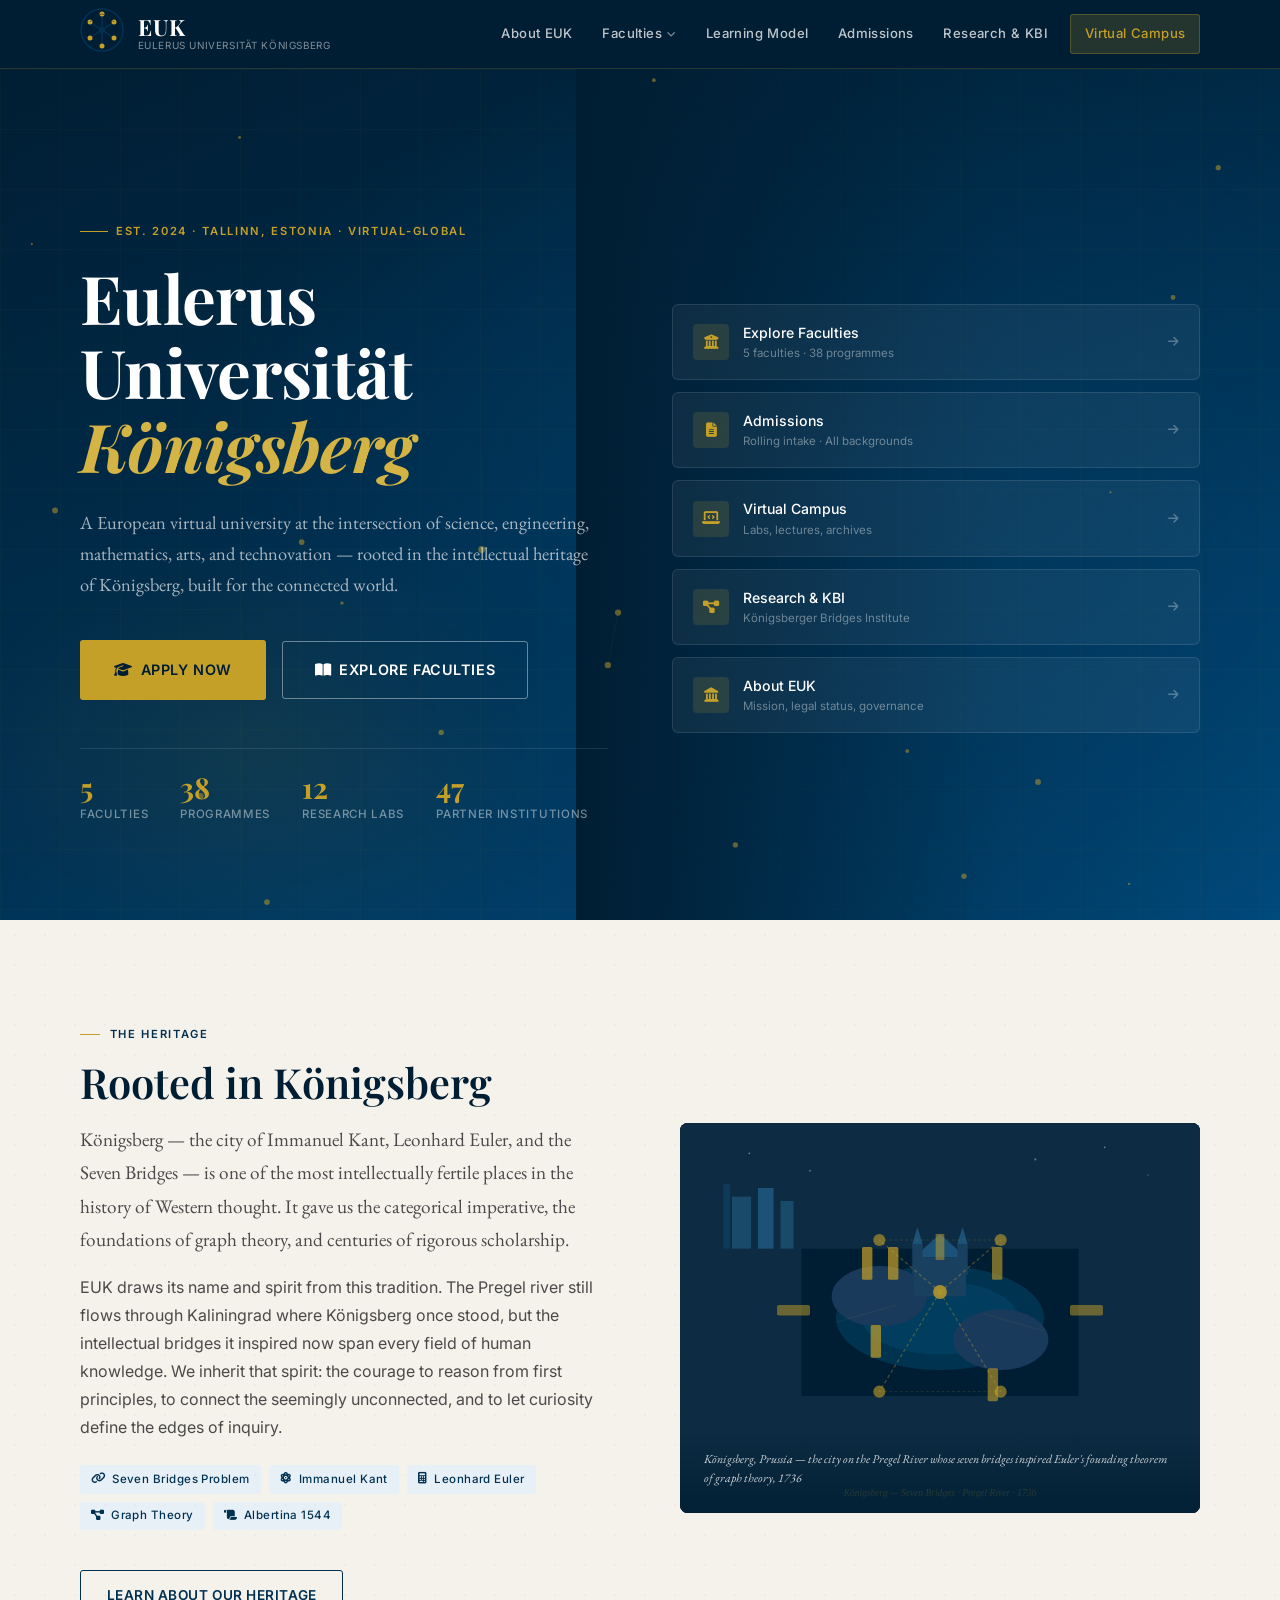
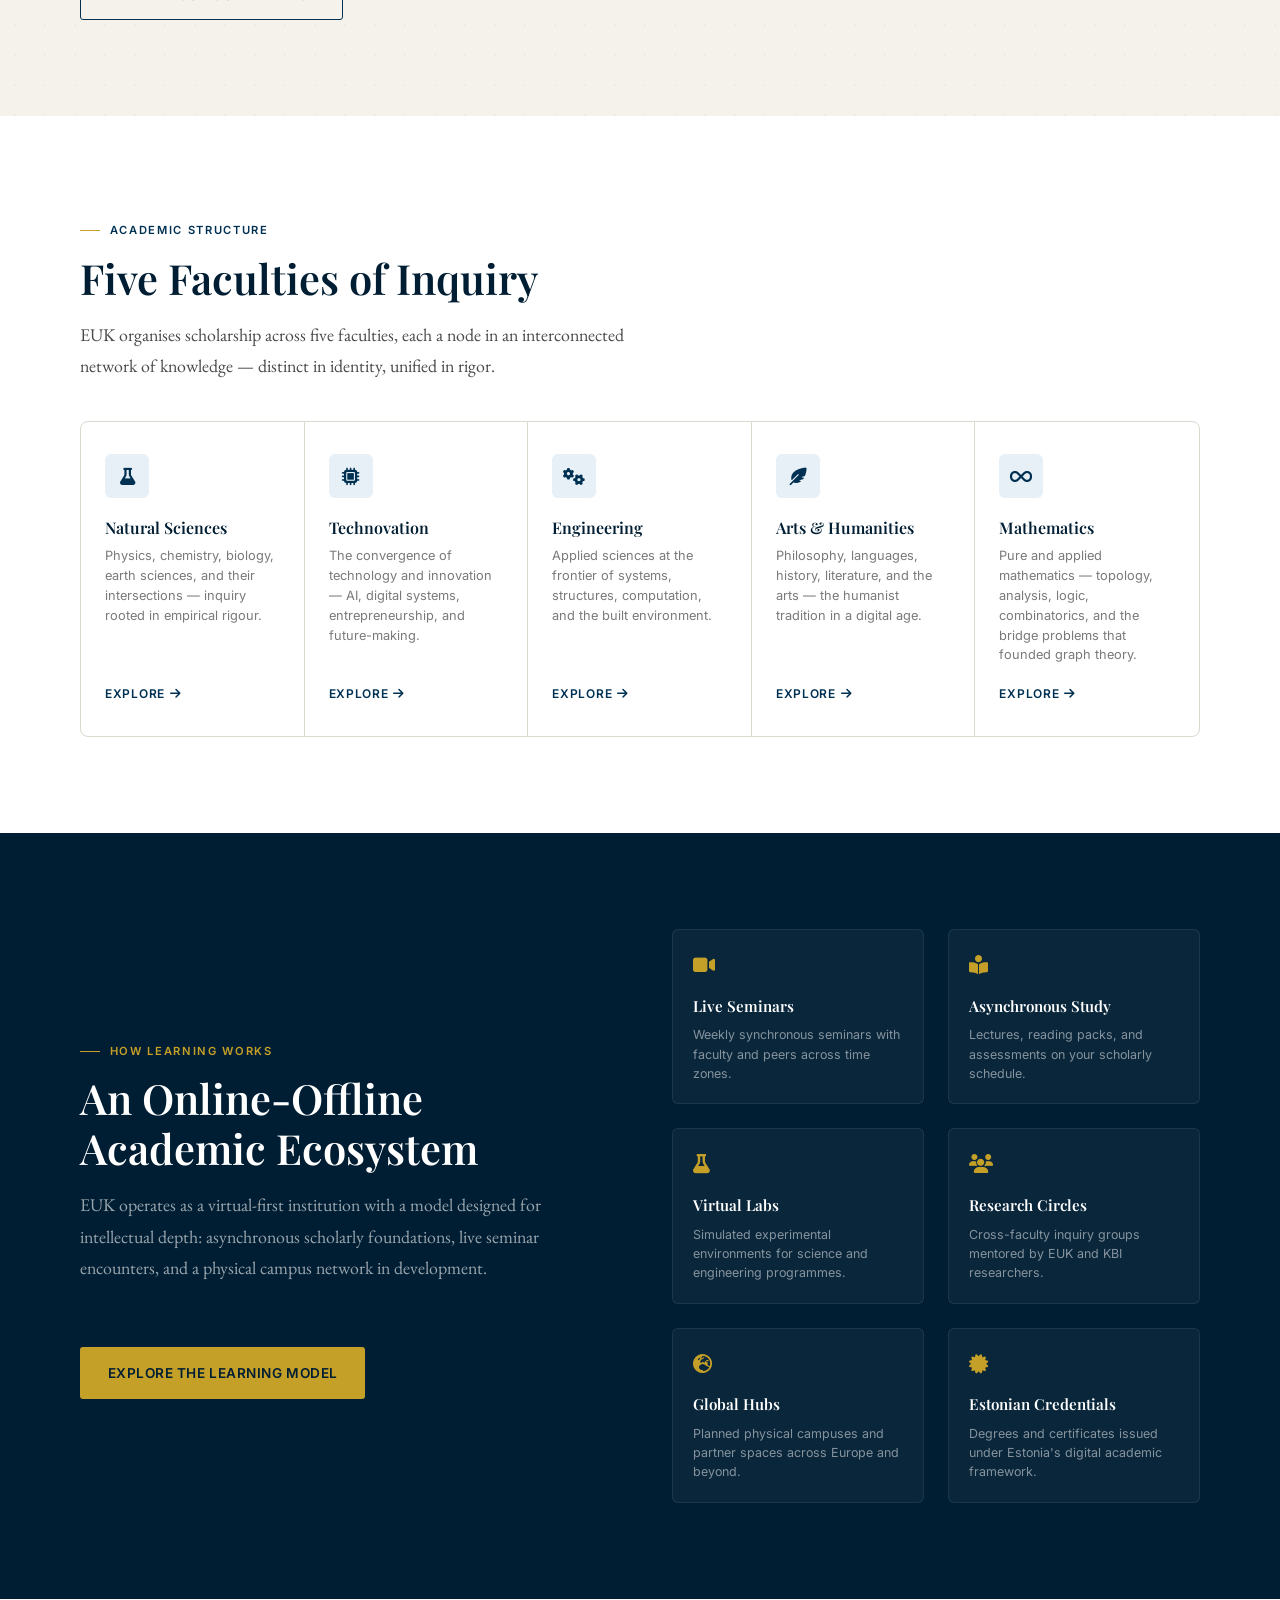
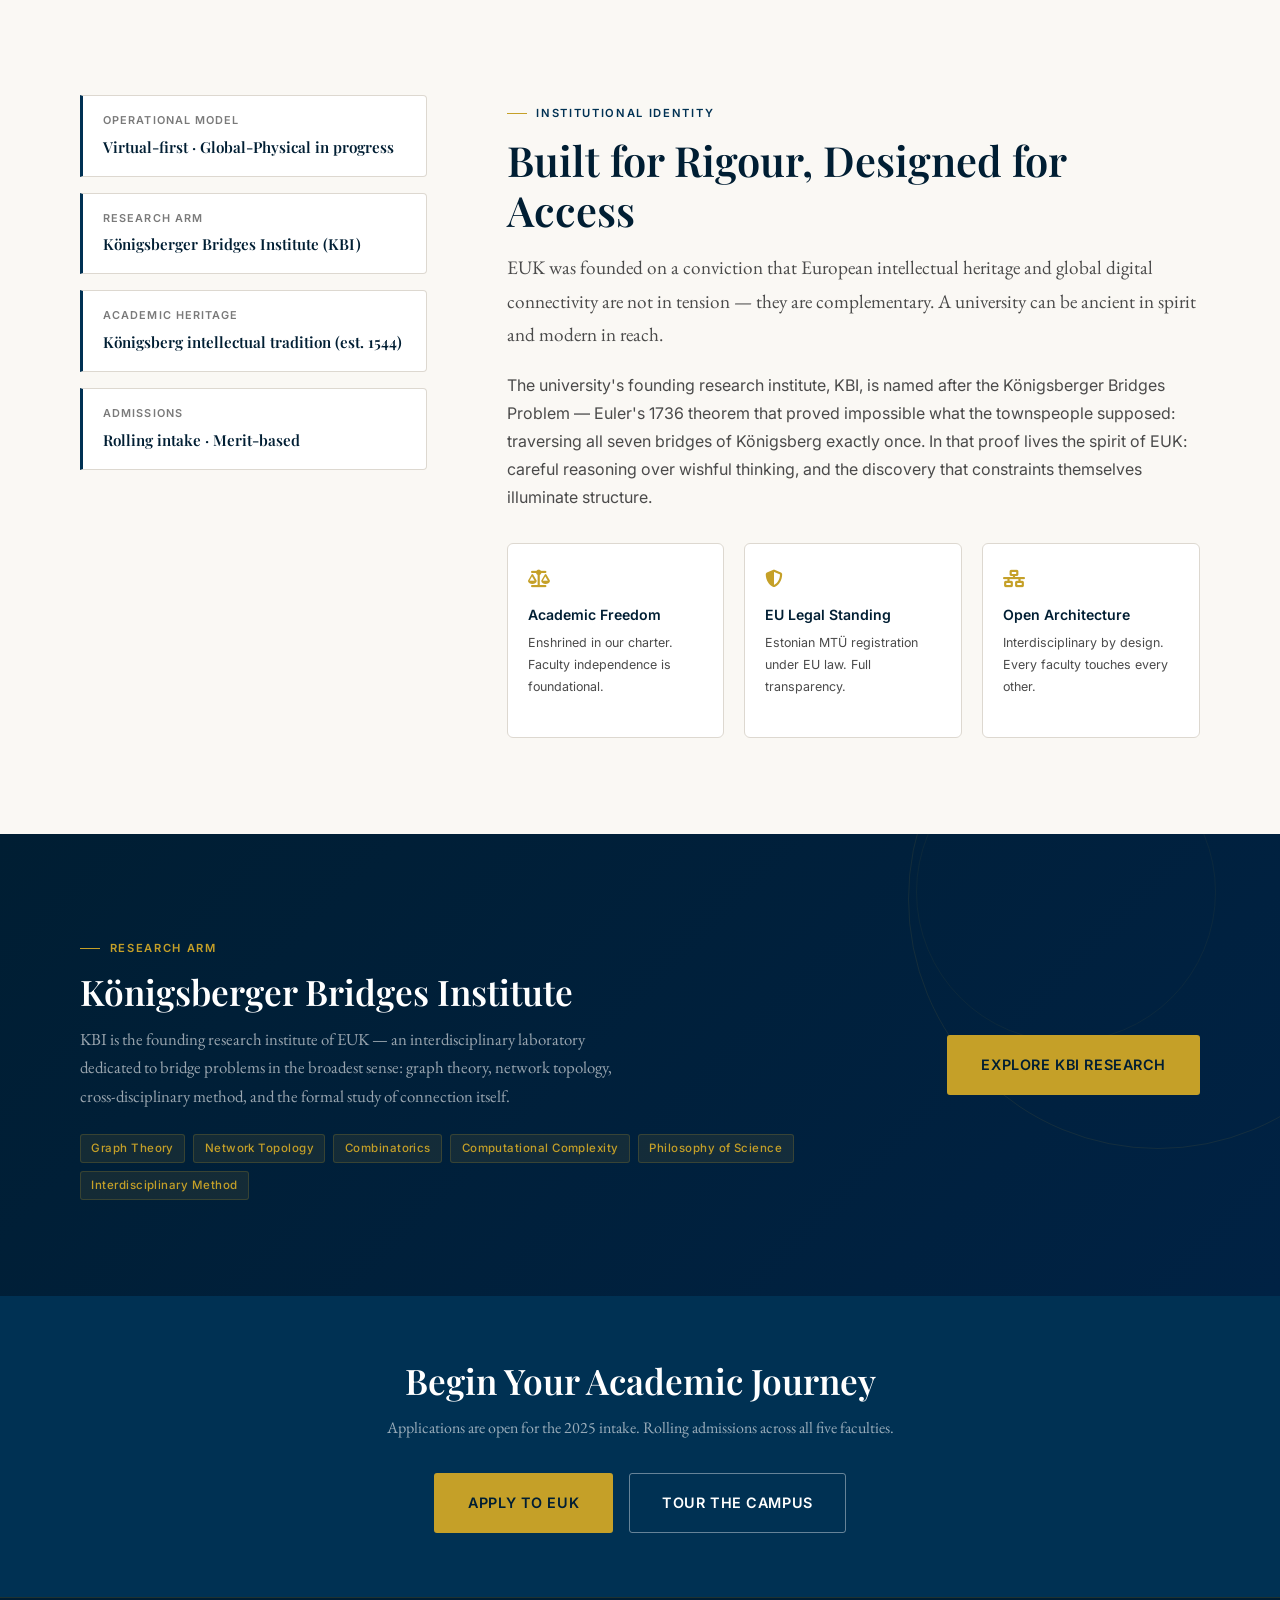
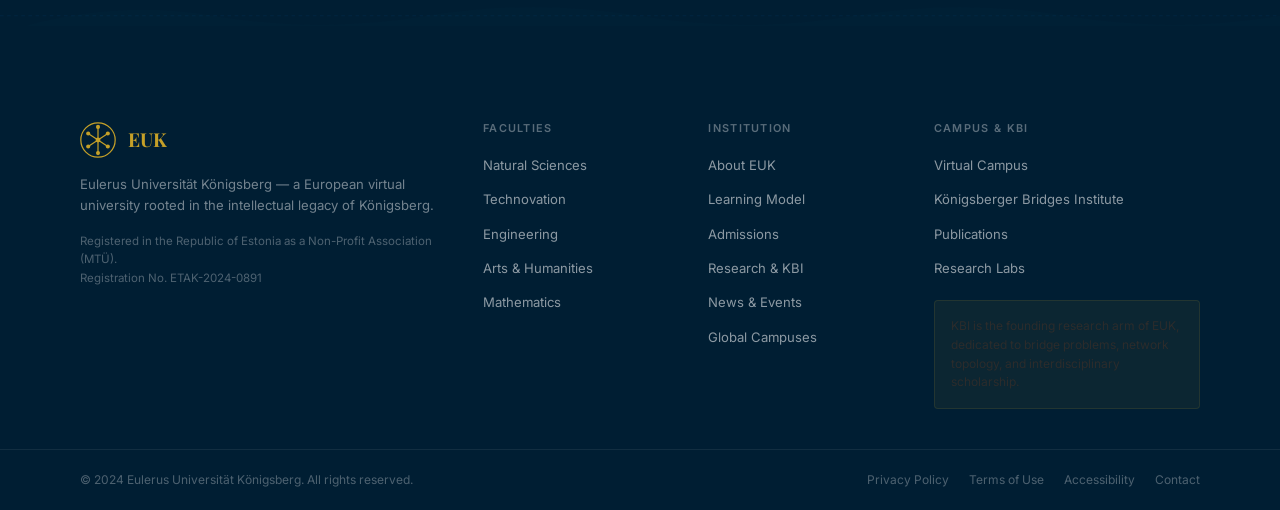
==== commit 58116d54: "Update index.html" ====
--- a/index.html
+++ b/index.html
@@ -399,6 +399,7 @@
                 </div>
             </div>
         </section>
+     <!--   
         <section class="voices-section section">
             <div class="container">
                 <div class="section-header section-header--center fade-up">
@@ -429,6 +430,7 @@
                 </div>
             </div>
         </section>
+        -->
         <section class="cta-banner">
             <div class="container">
                 <div class="fade-up">
